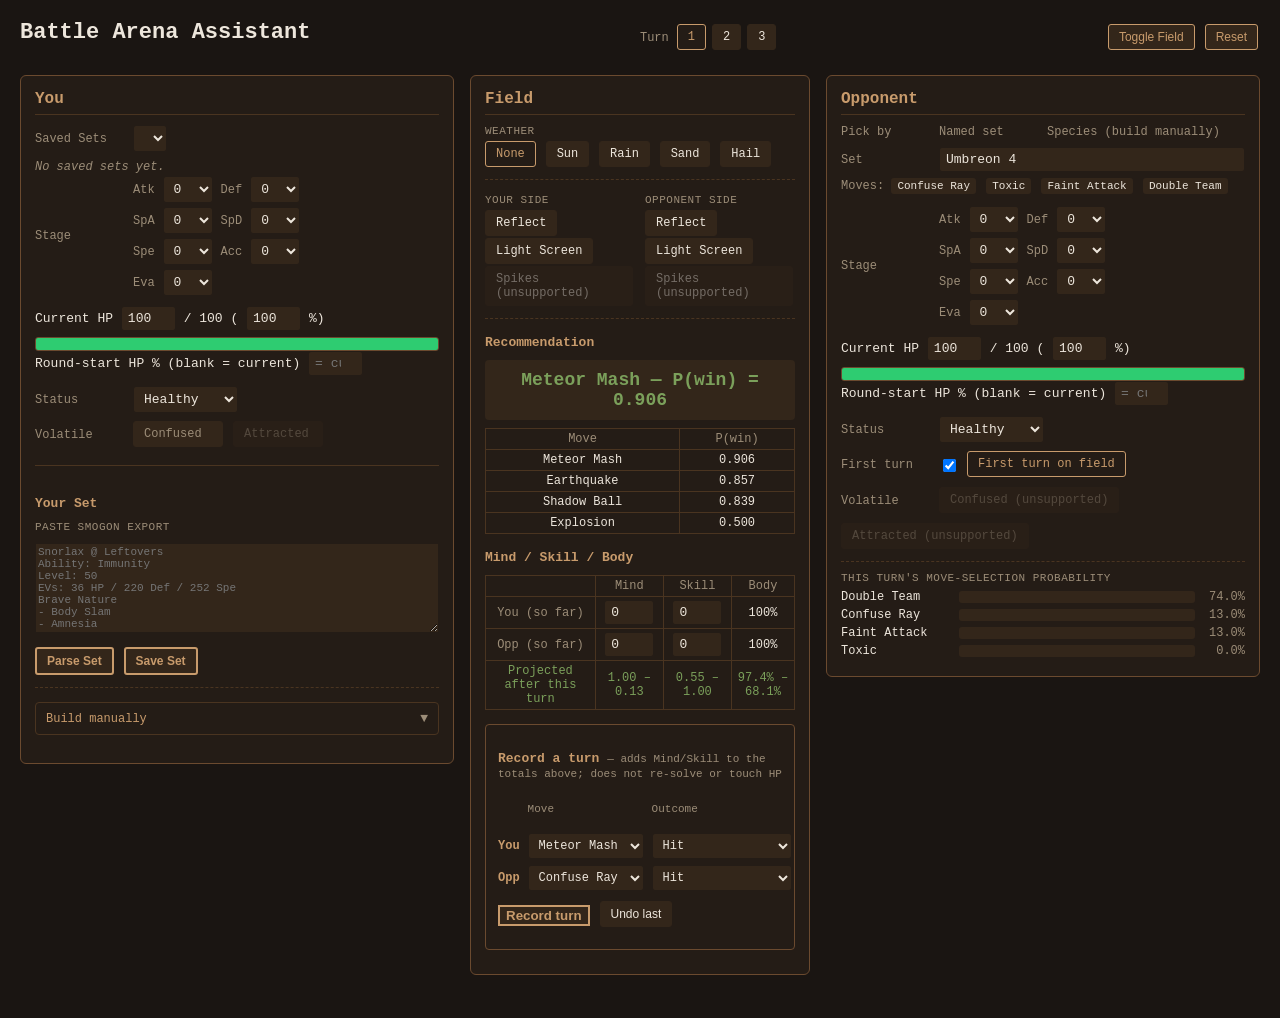
==== site/index.html @ b2acee0d "C2: Hidden Power (amendment 16): entered for the player, derived from IVs The player enters Hidden P" ====
<!DOCTYPE html>
<html lang="en">
<head>
<meta charset="UTF-8" />
<meta name="viewport" content="width=device-width, initial-scale=1.0" />
<title>Battle Arena Assistant</title>
<link rel="stylesheet" href="styles.css" />
</head>
<body>
<header class="app-header">
  <h1>Battle Arena Assistant</h1>
  <div class="turn-indicator" id="turnIndicator">
    <span class="turn-label">Turn</span>
    <input type="radio" name="turn" value="1" id="turn1" class="calc-trigger" checked />
    <label for="turn1" class="btn btn-turn">1</label>
    <input type="radio" name="turn" value="2" id="turn2" class="calc-trigger" />
    <label for="turn2" class="btn btn-turn">2</label>
    <input type="radio" name="turn" value="3" id="turn3" class="calc-trigger" />
    <label for="turn3" class="btn btn-turn">3</label>
  </div>
  <div class="header-actions">
    <button id="fieldToggle" class="btn btn-toggle-field">Toggle Field</button>
    <button id="resetBtn" class="btn btn-toggle-field">Reset</button>
  </div>
</header>

<main class="layout">

  <!-- ───────────────────────── YOUR MON PANEL ───────────────────────── -->
  <section class="mon-panel" id="youPanel" aria-label="Your Pokemon">
    <h2>You</h2>

    <!-- PRIMARY: Saved Sets — mirrors the Battle Palace Assistant convention
         (echen52/battle-palace-assistant): loading a saved set is the main
         path, not building from scratch. -->
    <div class="field-row">
      <label>Saved Sets</label>
      <select id="youLoadSet" class="calc-trigger"><option value="">— Select a saved set —</option></select>
    </div>
    <!-- Chips = the saved-set list + inline ✕ delete, co-located directly under
         the quick-load dropdown so both saved-set affordances read as one group. -->
    <div class="saved-list" id="youSavedChips"></div>

    <!-- Live match state — stages/HP/status describe what's happening RIGHT
         NOW, not who the mon is, so these stay outside the collapsed
         build section and stay visible regardless of how the set was added. -->
    <div class="field-row">
      <label>Stage</label>
      <div class="stage-grid">
        <span>Atk</span><select class="calc-trigger stage-select" data-stat="atk"></select>
        <span>Def</span><select class="calc-trigger stage-select" data-stat="def"></select>
        <span>SpA</span><select class="calc-trigger stage-select" data-stat="spa"></select>
        <span>SpD</span><select class="calc-trigger stage-select" data-stat="spd"></select>
        <span>Spe</span><select class="calc-trigger stage-select" data-stat="spe"></select>
        <span>Acc</span><select class="calc-trigger stage-select" data-stat="accuracy"></select>
        <span>Eva</span><select class="calc-trigger stage-select" data-stat="evasion"></select>
      </div>
    </div>

    <div class="hp-block">
      <label>Current HP</label>
      <input type="number" id="youCurrentHp" class="calc-trigger current-hp" value="100" min="0" max="100" />
      <span>/ 100 (</span>
      <input type="number" id="youPercentHp" class="calc-trigger percent-hp" value="100" min="0" max="100" />
      <span>%)</span>
      <div class="hpbar" id="youHpBar"></div>
      <!-- Round-start HP (#13): the Body-score baseline — HP when THIS round
           began, NOT current HP (writing.txt §Body). Blank = this mon started
           the round at its current HP (default; reproduces pre-#13 behavior). A
           value here (even 100) pins the baseline regardless of current HP, for
           a mon that entered the round already damaged. Distinct control from
           the persistent Status dropdown; per-solve, read fresh each solve. -->
      <label class="round-start-label" for="youStartHp" title="HP % when this round began — the Body baseline. Leave blank if this mon entered the round at its current HP (no damage carried in).">Round-start HP % (blank = current)</label>
      <input type="number" id="youStartHp" class="calc-trigger round-start-hp" placeholder="= current" min="0" max="100" />
    </div>

    <div class="field-row">
      <label>Status</label>
      <select id="youStatus" class="calc-trigger">
        <option value="">Healthy</option>
        <option value="paralysis">Paralysis</option>
        <option value="freeze">Freeze</option>
        <option value="burn">Burn</option>
        <option value="poison">Poison</option>
        <option value="sleep">Sleep</option>
      </select>
    </div>

    <!-- Confusion/Attraction are volatile STATUS2 conditions, independent of
         and stackable with the primary status above (a mon can be
         paralyzed AND confused AND attracted at once) — two separate
         toggles, not select options. Both are real, enumerated engine
         branches for the You side only (logic.js: metagrossConfused,
         youAttracted) — see HANDOFF.md. Attracted is additionally gated by
         live gender-compatibility (app.js), since the engine's own override
         path does not itself validate gender for a directly-set toggle. -->
    <div class="field-row">
      <label>Volatile</label>
      <input type="checkbox" id="youConfused" class="calc-trigger" /><label for="youConfused" class="btn btn-field">Confused</label>
      <input type="checkbox" id="youAttracted" class="calc-trigger" /><label for="youAttracted" class="btn btn-field" id="youAttractedLabel">Attracted</label>
    </div>

    <!-- Set-builder (who your mon is) — once-per-match setup, so it sits BELOW
         the live match-state controls you touch every turn. Same nodes/IDs as
         before; DOM-position-only, app.js getElementById wiring unaffected. -->
    <div class="set-input-block">
      <h3>Your Set</h3>

      <!-- Adding a new set: Smogon paste is the main way (most sets come from
           Smogon) — parsed by this project's OWN parseShowdownText, not
           Palace's parseSmogon (Palace's is a deliberately simplified
           Speed-EV-only extractor for its probability-table mechanic; Arena
           needs full EV/IV/ability fidelity for damage calc — see HANDOFF §14).
           Both parsers accept the same Smogon plain-text export format, so sets
           stay consistent across both tools even though Arena keeps its own
           parser. -->
      <div class="smogon-section">
        <label class="smogon-label">Paste Smogon Export</label>
        <textarea id="youImportExportText" class="showdown-text" placeholder="Snorlax @ Leftovers&#10;Ability: Immunity&#10;Level: 50&#10;EVs: 36 HP / 220 Def / 252 Spe&#10;Brave Nature&#10;- Body Slam&#10;- Amnesia&#10;- Curse&#10;- Rest"></textarea>
        <div class="btn-row">
          <button id="youImport" class="btn btn-primary">Parse Set</button>
          <button id="youSaveSet" class="btn btn-primary">Save Set</button>
        </div>
      </div>

      <!-- Build from scratch: collapsed by default, like Palace's collapsed
           manual-entry section — available but not primary. -->
      <div class="custom-panel">
        <div class="custom-panel-header" id="youManualToggle">
          <span class="custom-panel-title">Build manually</span>
          <span class="chevron" id="youManualChevron">▼</span>
        </div>
        <div class="custom-panel-body" id="youManualBody">
          <div class="field-row">
            <label>Species</label>
            <div class="combo-wrap">
              <input type="text" id="youSpeciesInput" class="combo-input" autocomplete="off" placeholder="Type to search species…" />
              <div class="combo-list" id="youSpeciesList"></div>
              <select id="youSpecies" class="calc-trigger hidden-select"></select>
            </div>
          </div>
          <div class="field-row">
            <label>Level</label>
            <input type="number" id="youLevel" class="calc-trigger" value="50" min="1" max="100" />
          </div>
          <div class="field-row">
            <label>Nature</label>
            <select id="youNature" class="calc-trigger"></select>
          </div>
          <div class="field-row">
            <label>Ability</label>
            <select id="youAbility" class="calc-trigger"></select>
          </div>
          <div class="field-row">
            <label>Item</label>
            <input type="text" id="youItem" class="calc-trigger" placeholder="e.g. Cheri Berry" />
          </div>

          <table class="ev-table">
            <thead><tr><th></th><th>HP</th><th>Atk</th><th>Def</th><th>SpA</th><th>SpD</th><th>Spe</th></tr></thead>
            <tbody>
              <tr>
                <th>EVs</th>
                <td><input type="number" class="calc-trigger ev-input" data-stat="hp" min="0" max="252" step="4" value="0" /></td>
                <td><input type="number" class="calc-trigger ev-input" data-stat="atk" min="0" max="252" step="4" value="0" /></td>
                <td><input type="number" class="calc-trigger ev-input" data-stat="def" min="0" max="252" step="4" value="0" /></td>
                <td><input type="number" class="calc-trigger ev-input" data-stat="spa" min="0" max="252" step="4" value="0" /></td>
                <td><input type="number" class="calc-trigger ev-input" data-stat="spd" min="0" max="252" step="4" value="0" /></td>
                <td><input type="number" class="calc-trigger ev-input" data-stat="spe" min="0" max="252" step="4" value="0" /></td>
              </tr>
              <tr>
                <th>IVs</th>
                <td><input type="number" class="calc-trigger iv-input" data-stat="hp" min="0" max="31" value="31" /></td>
                <td><input type="number" class="calc-trigger iv-input" data-stat="atk" min="0" max="31" value="31" /></td>
                <td><input type="number" class="calc-trigger iv-input" data-stat="def" min="0" max="31" value="31" /></td>
                <td><input type="number" class="calc-trigger iv-input" data-stat="spa" min="0" max="31" value="31" /></td>
                <td><input type="number" class="calc-trigger iv-input" data-stat="spd" min="0" max="31" value="31" /></td>
                <td><input type="number" class="calc-trigger iv-input" data-stat="spe" min="0" max="31" value="31" /></td>
              </tr>
            </tbody>
          </table>

          <div class="moves-grid">
            <select class="calc-trigger move-select" data-slot="0"></select>
            <select class="calc-trigger move-select" data-slot="1"></select>
            <select class="calc-trigger move-select" data-slot="2"></select>
            <select class="calc-trigger move-select" data-slot="3"></select>
          </div>
          <div class="hidden-power-row" id="youHiddenPowerRow" hidden>
            <label for="youHpType">Hidden Power</label>
            <select id="youHpType" class="calc-trigger"></select>
            <label for="youHpPower">Power</label>
            <input type="number" id="youHpPower" class="calc-trigger" value="70" min="30" max="70" />
          </div>
        </div>
      </div>
    </div>
  </section>

  <!-- ───────────────────────── CENTER FIELD PANEL ───────────────────────── -->
  <section class="panel" id="fieldPanel" aria-label="Field conditions">
    <h2>Field</h2>

    <div class="field-group">
      <span class="field-group-label">Weather</span>
      <input type="radio" name="weather" value="" id="weatherNone" class="calc-trigger" checked /><label for="weatherNone" class="btn btn-field">None</label>
      <input type="radio" name="weather" value="sun" id="weatherSun" class="calc-trigger" /><label for="weatherSun" class="btn btn-field">Sun</label>
      <input type="radio" name="weather" value="rain" id="weatherRain" class="calc-trigger" /><label for="weatherRain" class="btn btn-field">Rain</label>
      <input type="radio" name="weather" value="sandstorm" id="weatherSand" class="calc-trigger" /><label for="weatherSand" class="btn btn-field">Sand</label>
      <input type="radio" name="weather" value="hail" id="weatherHail" class="calc-trigger" /><label for="weatherHail" class="btn btn-field">Hail</label>
    </div>

    <div class="field-group two-col">
      <div>
        <span class="field-group-label">Your side</span>
        <input type="checkbox" id="youReflect" class="calc-trigger" /><label for="youReflect" class="btn btn-field">Reflect</label>
        <br/>
        <input type="checkbox" id="youLightScreen" class="calc-trigger" /><label for="youLightScreen" class="btn btn-field">Light Screen</label>
        <br/>
        <input type="checkbox" id="youSpikes" disabled title="EFFECT_SPIKES is not implemented in the engine yet (documented long-tail gap, HANDOFF.md §5) — this toggle is inert." />
        <label for="youSpikes" class="btn btn-field btn-disabled" title="Not supported by the engine yet">Spikes (unsupported)</label>
      </div>
      <div>
        <span class="field-group-label">Opponent side</span>
        <input type="checkbox" id="oppReflect" class="calc-trigger" /><label for="oppReflect" class="btn btn-field">Reflect</label>
        <br/>
        <input type="checkbox" id="oppLightScreen" class="calc-trigger" /><label for="oppLightScreen" class="btn btn-field">Light Screen</label>
        <br/>
        <input type="checkbox" id="oppSpikes" disabled title="EFFECT_SPIKES is not implemented in the engine yet (documented long-tail gap, HANDOFF.md §5) — this toggle is inert." />
        <label for="oppSpikes" class="btn btn-field btn-disabled" title="Not supported by the engine yet">Spikes (unsupported)</label>
      </div>
    </div>

    <div class="results-block">
      <h3>Recommendation</h3>
      <div id="bestMoveDisplay" class="best-move">—</div>
      <table class="options-table" id="optionsTable">
        <thead><tr><th>Move</th><th>P(win)</th></tr></thead>
        <tbody></tbody>
      </table>

      <h3>Mind / Skill / Body</h3>
      <table class="msb-table">
        <thead><tr><th></th><th>Mind</th><th>Skill</th><th>Body</th></tr></thead>
        <tbody>
          <tr>
            <th>You (so far)</th>
            <td><input type="number" id="mindYou" class="calc-trigger msb-input" value="0" /></td>
            <td><input type="number" id="skillYou" class="calc-trigger msb-input" value="0" /></td>
            <td id="bodyYouDisplay">100%</td>
          </tr>
          <tr>
            <th>Opp (so far)</th>
            <td><input type="number" id="mindOpp" class="calc-trigger msb-input" value="0" /></td>
            <td><input type="number" id="skillOpp" class="calc-trigger msb-input" value="0" /></td>
            <td id="bodyOppDisplay">100%</td>
          </tr>
          <tr class="projected-row">
            <th>Projected after this turn</th>
            <td id="mindProjected">—</td>
            <td id="skillProjected">—</td>
            <td id="bodyProjected">—</td>
          </tr>
        </tbody>
      </table>

      <!-- Scorekeeper (DRIVE model): report one observed turn; the widget drives
           the real engine for that turn and ADDS the banked Mind/Skill deltas to
           the editable "so far" boxes above. It never re-solves, never touches
           HP, and never overwrites — the boxes stay hand-editable at all times. -->
      <div id="scorekeeper" class="sk-panel">
        <h3>Record a turn <span class="sk-hint">— adds Mind/Skill to the totals above; does not re-solve or touch HP</span></h3>
        <div class="sk-grid">
          <span class="sk-col-head"></span>
          <span class="sk-col-head">Move</span>
          <span class="sk-col-head">Outcome</span>
          <span id="skPhaseHead" class="sk-col-head" hidden>Phase</span>
          <span id="skHealHead" class="sk-col-head" hidden>Did it heal?</span>

          <span class="sk-side">You</span>
          <select id="skYouMove" class="sk-move"></select>
          <select id="skYouOutcome" class="sk-outcome"></select>
          <select id="skYouPhase" class="sk-phase" hidden></select>
          <select id="skYouHeal" class="sk-heal" hidden>
            <option value="yes">Healed</option>
            <option value="no">Failed</option>
          </select>

          <span class="sk-side">Opp</span>
          <select id="skOppMove" class="sk-move"></select>
          <select id="skOppOutcome" class="sk-outcome"></select>
          <select id="skOppPhase" class="sk-phase" hidden></select>
          <span class="sk-heal-cell" aria-hidden="true"></span>
        </div>
        <div class="sk-actions">
          <button id="skRecord" type="button" class="btn-primary">Record turn</button>
          <button id="skUndo" type="button" class="btn" disabled>Undo last</button>
          <span id="skLog" class="sk-log"></span>
        </div>
        <div id="skError" class="error-display"></div>
      </div>

      <div id="errorDisplay" class="error-display"></div>
    </div>
  </section>

  <!-- ───────────────────────── OPPONENT MON PANEL ───────────────────────── -->
  <section class="mon-panel" id="oppPanel" aria-label="Opponent Pokemon">
    <h2>Opponent</h2>

    <div class="field-row">
      <label>Pick by</label>
      <label class="radio-inline"><input type="radio" name="oppMode" value="set" id="oppModeSet" class="calc-trigger" checked /> Named set</label>
      <label class="radio-inline"><input type="radio" name="oppMode" value="species" id="oppModeSpecies" class="calc-trigger" /> Species (build manually)</label>
    </div>

    <div id="oppSetPicker" class="field-row">
      <label>Set</label>
      <div class="combo-wrap">
        <input type="text" id="oppSetNameInput" class="combo-input" autocomplete="off" placeholder="Type to search sets…" />
        <div class="combo-list" id="oppSetNameList"></div>
        <select id="oppSetName" class="calc-trigger hidden-select"></select>
      </div>
      <select id="oppAbilityChoice" class="calc-trigger" style="display:none"></select>
    </div>
    <div id="oppSetMoves" class="opp-set-moves"></div>

    <div id="oppManualBuild" class="hidden">
      <div class="field-row">
        <label>Species</label>
        <div class="combo-wrap">
          <input type="text" id="oppSpeciesInput" class="combo-input" autocomplete="off" placeholder="Type to search species…" />
          <div class="combo-list" id="oppSpeciesList"></div>
          <select id="oppSpecies" class="calc-trigger hidden-select"></select>
        </div>
      </div>
      <div class="field-row">
        <label>Level</label>
        <input type="number" id="oppLevel" class="calc-trigger" value="50" min="1" max="100" />
      </div>
      <div class="field-row">
        <label>Nature</label>
        <select id="oppNature" class="calc-trigger"></select>
      </div>
      <div class="field-row">
        <label>Ability</label>
        <select id="oppAbility" class="calc-trigger"></select>
      </div>
      <div class="field-row">
        <label>Item</label>
        <input type="text" id="oppItem" class="calc-trigger" placeholder="e.g. Leftovers" />
      </div>
      <table class="ev-table">
        <thead><tr><th></th><th>HP</th><th>Atk</th><th>Def</th><th>SpA</th><th>SpD</th><th>Spe</th></tr></thead>
        <tbody>
          <tr>
            <th>EVs</th>
            <td><input type="number" class="calc-trigger opp-ev-input" data-stat="hp" min="0" max="252" step="4" value="0" /></td>
            <td><input type="number" class="calc-trigger opp-ev-input" data-stat="atk" min="0" max="252" step="4" value="0" /></td>
            <td><input type="number" class="calc-trigger opp-ev-input" data-stat="def" min="0" max="252" step="4" value="0" /></td>
            <td><input type="number" class="calc-trigger opp-ev-input" data-stat="spa" min="0" max="252" step="4" value="0" /></td>
            <td><input type="number" class="calc-trigger opp-ev-input" data-stat="spd" min="0" max="252" step="4" value="0" /></td>
            <td><input type="number" class="calc-trigger opp-ev-input" data-stat="spe" min="0" max="252" step="4" value="0" /></td>
          </tr>
        </tbody>
      </table>
      <div class="moves-grid">
        <select class="calc-trigger opp-move-select" data-slot="0"></select>
        <select class="calc-trigger opp-move-select" data-slot="1"></select>
        <select class="calc-trigger opp-move-select" data-slot="2"></select>
        <select class="calc-trigger opp-move-select" data-slot="3"></select>
      </div>
    </div>

    <div class="field-row">
      <label>Stage</label>
      <div class="stage-grid">
        <span>Atk</span><select class="calc-trigger opp-stage-select" data-stat="atk"></select>
        <span>Def</span><select class="calc-trigger opp-stage-select" data-stat="def"></select>
        <span>SpA</span><select class="calc-trigger opp-stage-select" data-stat="spa"></select>
        <span>SpD</span><select class="calc-trigger opp-stage-select" data-stat="spd"></select>
        <span>Spe</span><select class="calc-trigger opp-stage-select" data-stat="spe"></select>
        <span>Acc</span><select class="calc-trigger opp-stage-select" data-stat="accuracy"></select>
        <span>Eva</span><select class="calc-trigger opp-stage-select" data-stat="evasion"></select>
      </div>
    </div>

    <div class="hp-block">
      <label>Current HP</label>
      <input type="number" id="oppCurrentHp" class="calc-trigger current-hp" value="100" min="0" max="100" />
      <span>/ 100 (</span>
      <input type="number" id="oppPercentHp" class="calc-trigger percent-hp" value="100" min="0" max="100" />
      <span>%)</span>
      <div class="hpbar" id="oppHpBar"></div>
      <!-- Round-start HP (#13): see the You-side note above. Blank = opponent
           entered this round at its current HP. -->
      <label class="round-start-label" for="oppStartHp" title="HP % when this round began — the Body baseline. Leave blank if this mon entered the round at its current HP (no damage carried in).">Round-start HP % (blank = current)</label>
      <input type="number" id="oppStartHp" class="calc-trigger round-start-hp" placeholder="= current" min="0" max="100" />
    </div>

    <div class="field-row">
      <label>Status</label>
      <select id="oppStatus" class="calc-trigger">
        <option value="">Healthy</option>
        <option value="paralysis">Paralysis</option>
        <option value="freeze">Freeze</option>
        <option value="burn">Burn</option>
        <option value="poison">Poison</option>
        <option value="sleep">Sleep</option>
      </select>
    </div>

    <!-- Batch 4: the per-mon first-turn state input (state.oppMonFirstTurn).
         Default CHECKED — a fresh 1v1's opponent was just sent out. Drives
         the AI-scoring first-turn branches (Fake Out's +2/-10, Focus Punch/
         Knock Off/Pursuit's encouragements); the search's lookahead decays
         it automatically for simulated turns 2+. Reset restores CHECKED. -->
    <div class="field-row">
      <label>First turn</label>
      <!-- Deliberately NOT class="calc-trigger": checkboxes fire BOTH input
           and change, and the two delegated calc-trigger listeners would
           re-solve twice per toggle. An explicit change-only listener in
           app.js keeps it to exactly one recompute per toggle. -->
      <input type="checkbox" id="oppFirstTurn" checked title="The opponent was just sent out / switched in this turn (its first turn on the field). Drives the AI's first-turn move preferences — e.g. Fake Out is strongly preferred on the first turn and heavily discouraged after it." />
      <label for="oppFirstTurn" class="btn btn-field" title="The opponent was just sent out / switched in this turn.">First turn on field</label>
    </div>

    <!-- Opponent-side confusion/attraction are NOT modeled — the engine's
         own turn-resolution hardcodes both to "actor === 'you' ? ... :
         false" (logic.js), i.e. it structurally cannot apply these to the
         opponent regardless of any state override. Disabled, mirroring the
         Spikes convention, rather than wiring to a no-op field. See
         HANDOFF.md. -->
    <div class="field-row">
      <label>Volatile</label>
      <input type="checkbox" id="oppConfused" disabled title="Opponent-side confusion is not modeled in the engine yet — turn-resolution hardcodes only the You side as confusable (logic.js: metagrossConfused). This toggle is inert." />
      <label for="oppConfused" class="btn btn-field btn-disabled" title="Not supported by the engine yet">Confused (unsupported)</label>
      <input type="checkbox" id="oppAttracted" disabled title="Opponent-side attraction is not modeled in the engine yet — same one-directional limitation as confusion (logic.js: youAttracted). This toggle is inert." />
      <label for="oppAttracted" class="btn btn-field btn-disabled" title="Not supported by the engine yet">Attracted (unsupported)</label>
    </div>

    <div class="opp-move-dist" id="oppMoveDistBlock">
      <div class="opp-move-dist-title">This turn's move-selection probability</div>
      <div id="oppMoveDistRows"></div>
    </div>

  </section>

</main>

<script type="module" src="app.js"></script>
</body>
</html>
---- site/styles.css ----
/* "Dark Battle Arena" theme (re-themed from the original dark-charcoal/cyan
   scheme — see HANDOFF.md §13/§20). Dark base kept deliberately (night-
   friendly, per the original design decision) but warmed from cold navy/
   charcoal toward wood/tatami/dojo tones, drawn from the actual Gen III
   Battle Arena interior: wood framing, cream tatami, green trim, soft blue
   doorways. Roles are kept DISTINCT on purpose, not a rainbow reskin:
     --accent (wood-gold)   = titles, borders, active/focus/checked/toggle
                               chrome — same job cyan used to do everywhere.
     --green  (arena sage)  = ONLY the "recommendation" semantic (best-move
                               box, the projected-after-this-turn row) — kept
                               separate from --accent so "this is the AI's
                               pick" reads as its own signal, not just more
                               chrome. Deliberately muted/desaturated (not
                               neon), and deliberately NOT the same green the
                               HP bar uses for "healthy" (that's hardcoded in
                               app.js, out of this session's scope — see
                               HANDOFF.md for the noted seam) so the two
                               greens don't get visually conflated as the same
                               signal.
     --blue   (doorway)     = used SPARINGLY, exactly once: the opponent
                               move-probability bar fill, which is genuinely
                               informational (not a recommendation, not
                               chrome) — the one spot the reference palette's
                               "info" color earns its keep.
   Contrast checked against the WCAG formula, not eyeballed: --accent on
   --bg ≈ 7.2:1, --text-muted on --bg ≈ 5.6:1, --green on --bg ≈ 6.1:1 — all
   clear AA passes (4.5:1 normal text) with margin, even though several of
   these are used at 11-13px. */

:root {
  --bg: #1a1512;             /* warm near-black brown, replaces #1a1a2e */
  --panel-bg: #241c16;       /* panel/active-input fill, replaces #16213e */
  --surface-2: #33261a;      /* input/button/chip/track fill, replaces #0f3460 */
  --timber-border: #6b4a2f;  /* panel/outer-edge borders */
  --divider: #4a3420;        /* internal dividers, table borders, dashed rules */
  --text: #ede6dc;           /* warm off-white body text, replaces #eee */
  --text-muted: #9c8d78;     /* tatami-tan muted labels, replaces #999 */
  --accent: #c89b6c;         /* wood-gold: titles/borders/active states, replaces #00d9ff */
  --green: #7ba05b;          /* arena sage: recommendation highlight only */
  --blue: #8ab4c8;           /* soft doorway blue: opponent move-dist bar only */
  --error: #ff6b6b;          /* unchanged — already reads as distinct from the new warm palette */
}

* { box-sizing: border-box; }

body {
  margin: 0;
  padding: 20px;
  font-family: monospace;
  background-color: var(--bg);
  color: var(--text);
  min-height: 100vh;
}

h1, h2, h3 { color: var(--text); margin: 0 0 10px 0; }
h1 { font-size: 22px; }
h2 { font-size: 16px; color: var(--accent); border-bottom: 1px solid var(--divider); padding-bottom: 6px; }
h3 { font-size: 13px; color: var(--accent); margin-top: 16px; }

.app-header {
  display: flex;
  align-items: center;
  justify-content: space-between;
  gap: 20px;
  margin-bottom: 20px;
  flex-wrap: wrap;
}

.layout {
  display: grid;
  grid-template-columns: 1fr 340px 1fr;
  gap: 16px;
  align-items: start;
}

@media (max-width: 1000px) {
  .layout { grid-template-columns: 1fr; }
}

.mon-panel, .panel {
  background: var(--panel-bg);
  border: 1px solid var(--timber-border);
  border-radius: 6px;
  padding: 14px;
}

.field-row {
  display: flex;
  align-items: center;
  gap: 8px;
  margin-bottom: 8px;
  flex-wrap: wrap;
}

.field-row label {
  min-width: 90px;
  color: var(--text-muted);
  font-size: 12px;
}

select, input[type="text"], input[type="number"] {
  background: var(--surface-2);
  color: var(--text);
  border: 1px solid var(--panel-bg);
  border-radius: 3px;
  font-family: inherit;
  font-size: 13px;
  padding: 4px 6px;
}

select:focus, input:focus {
  outline: none;
  border-color: var(--accent);
}

input[type="number"] { width: 60px; }

/* Filtering combobox (opponent set / species pickers — the two long lists,
   ~552 and ~386 entries, where a native <select> can't be typed-into to
   narrow). Pattern ported from the Battle Palace Assistant's move-autocomplete
   (`.move-ac`/`.move-ac-item`/`.move-ac.open`, echen52/battle-palace-assistant)
   and re-skinned to the warm theme. The real <select> stays in the DOM
   (hidden) as the actual state the rest of the app reads/writes — this is a
   picker UI on top of it, not a replacement data path. */
.combo-wrap { position: relative; flex: 1; min-width: 160px; }
.combo-input { width: 100%; }
.hidden-select { display: none; }
.combo-list {
  position: absolute;
  top: 100%;
  left: 0;
  right: 0;
  z-index: 200;
  background: var(--panel-bg);
  border: 1px solid var(--timber-border);
  border-top: none;
  max-height: 240px;
  overflow-y: auto;
  display: none;
}
.combo-list.open { display: block; }
.combo-item {
  padding: 5px 8px;
  cursor: pointer;
  font-size: 12px;
  color: var(--text);
  border-bottom: 1px solid var(--divider);
}
.combo-item:hover, .combo-item.hi { background: var(--surface-2); color: var(--accent); }
.combo-empty { padding: 5px 8px; font-size: 12px; color: var(--text-muted); font-style: italic; }

/* Segmented-button radio/checkbox pattern, ported from turskain: hide the
   native input, style the sibling <label> as a button, highlight via
   :checked + label — no JS needed for the toggle look itself.
   `display: none` (not position:absolute + tiny size — that was tried first
   and broke click targeting, since multiple absolutely-positioned hidden
   siblings with no explicit offset stack on top of each other and steal
   each other's clicks; confirmed by an actual headless-browser run, not
   assumed). A label's `for` still activates a display:none control — that's
   standard label/control association, independent of the control's own
   visibility, which is exactly what turskain's own working version relies on. */
input[type="radio"].calc-trigger,
input[type="checkbox"].calc-trigger,
input[type="checkbox"][disabled] {
  display: none;
}

.btn {
  display: inline-block;
  padding: 5px 10px;
  margin: 0 2px 2px 0;
  background: var(--surface-2);
  color: var(--text);
  border: 1px solid var(--surface-2);
  border-radius: 3px;
  cursor: pointer;
  font-size: 12px;
  user-select: none;
}

input[type="radio"]:checked + label.btn,
input[type="checkbox"]:checked + label.btn {
  background: var(--panel-bg);
  color: var(--accent);
  border: 1px solid var(--accent);
}

.btn-disabled, label.btn-disabled {
  opacity: 0.4;
  cursor: not-allowed;
}

/* Emphasized/outlined primary-action treatment, ported from the Battle
   Palace Assistant's `.calc-btn` (Parse Set / Calculate Probabilities —
   cyan outline in Palace's own theme) — re-skinned to Arena's gold/wood
   accent so Parse Set and Save Set read as the primary clickable actions,
   distinct from the plain `.btn` chrome used everywhere else. */
.btn-primary {
  border: 2px solid var(--accent);
  color: var(--accent);
  background: var(--surface-2);
  font-weight: bold;
}
.btn-primary:hover { background: var(--panel-bg); }

.btn-turn { min-width: 28px; text-align: center; }
.btn-toggle-field { background: var(--surface-2); border: 1px solid var(--accent); color: var(--accent); }

.turn-indicator { display: flex; align-items: center; gap: 4px; }
/* Keep the top-bar action buttons (Toggle Field + Reset) adjacent at the right,
   instead of space-between spreading them apart across the header. */
.header-actions { display: flex; align-items: center; gap: 8px; }
.turn-label { color: var(--text-muted); font-size: 12px; margin-right: 4px; }

.ev-table, .msb-table, .options-table {
  width: 100%;
  border-collapse: collapse;
  margin: 8px 0;
  font-size: 12px;
}
.ev-table th, .ev-table td,
.msb-table th, .msb-table td,
.options-table th, .options-table td {
  padding: 3px 4px;
  text-align: center;
  border: 1px solid var(--divider);
}
.ev-table th, .msb-table th, .options-table th { color: var(--text-muted); font-weight: normal; }
.ev-table input, .msb-table input { width: 50px; }

.moves-grid {
  display: grid;
  grid-template-columns: 1fr 1fr;
  gap: 6px;
  margin: 10px 0;
}
.moves-grid select { width: 100%; }
.hidden-power-row { display: flex; align-items: center; gap: 6px; margin: 0 0 10px; }
.hidden-power-row[hidden] { display: none; }
.hidden-power-row input { width: 55px; }

.hp-block { margin: 10px 0; }
.hp-block input { width: 55px; }
.hpbar {
  height: 14px;
  border: 1px solid var(--timber-border);
  border-radius: 3px;
  margin-top: 6px;
  background: var(--surface-2);
}

.showdown-text {
  width: 100%;
  height: 90px;
  margin: 6px 0;
  background: var(--surface-2);
  color: var(--text);
  border: 1px solid var(--panel-bg);
  font-family: inherit;
  font-size: 11px;
  resize: vertical;
}

/* Smogon-paste-as-primary-path + collapsible manual-build, mirroring the
   Battle Palace Assistant's Custom Set Calculator convention
   (echen52/battle-palace-assistant: .custom-panel-header /
   .custom-panel-body.open / .chevron.open). */
.smogon-section {
  margin: 10px 0 14px 0;
  padding-bottom: 10px;
  border-bottom: 1px dashed var(--divider);
}
.smogon-label {
  display: block;
  color: var(--text-muted);
  font-size: 11px;
  margin-bottom: 4px;
  text-transform: uppercase;
  letter-spacing: 0.5px;
}
.btn-row { margin-top: 4px; }

/* Saved-set chips, ported from the Battle Palace Assistant's
   .saved-section/.saved-chip convention (echen52/battle-palace-assistant)
   and re-skinned to the warm theme. Click a chip to load that set; click
   its ✕ to delete — both actions live here, next to Parse Set/Save Set,
   per HANDOFF.md's saved-set-management restructure. */
.saved-section {
  margin-top: 10px;
  padding-top: 10px;
  border-top: 1px dashed var(--divider);
}
.saved-title {
  font-size: 11px;
  color: var(--text-muted);
  text-transform: uppercase;
  letter-spacing: 0.5px;
  margin-bottom: 6px;
}
.saved-list { display: flex; flex-wrap: wrap; gap: 6px; margin: 6px 0 2px; }
.saved-chip {
  padding: 4px 8px 4px 10px;
  background: var(--surface-2);
  border: 1px solid var(--panel-bg);
  color: var(--text);
  font-size: 12px;
  cursor: pointer;
  border-radius: 3px;
  display: flex;
  align-items: center;
  gap: 6px;
  transition: border-color 0.15s;
}
.saved-chip:hover { border-color: var(--accent); color: var(--accent); }
.saved-chip .del-btn { color: var(--error); font-size: 11px; padding: 0 2px; cursor: pointer; }
.saved-chip .del-btn:hover { color: #ff4444; }
.no-saved { color: var(--text-muted); font-size: 12px; font-style: italic; }

.custom-panel {
  margin-bottom: 14px;
  border: 1px solid var(--divider);
  border-radius: 4px;
}
.custom-panel-header {
  display: flex;
  align-items: center;
  justify-content: space-between;
  padding: 8px 10px;
  cursor: pointer;
  user-select: none;
}
.custom-panel-title { color: var(--accent); font-size: 12px; }
.chevron { color: var(--text-muted); transition: transform 0.15s ease; }
.chevron.open { transform: rotate(180deg); }
.custom-panel-body {
  display: none;
  padding: 10px;
  border-top: 1px dashed var(--divider);
}
.custom-panel-body.open { display: block; }

.field-group {
  margin-bottom: 14px;
  padding-bottom: 10px;
  border-bottom: 1px dashed var(--divider);
}
.field-group-label {
  display: block;
  color: var(--text-muted);
  font-size: 11px;
  margin-bottom: 4px;
  text-transform: uppercase;
  letter-spacing: 0.5px;
}
.field-group.two-col { display: grid; grid-template-columns: 1fr 1fr; gap: 10px; }

.stage-grid {
  display: grid;
  grid-template-columns: auto 1fr auto 1fr;
  gap: 4px 8px;
  align-items: center;
  font-size: 12px;
  color: var(--text-muted);
}

.results-block { margin-top: 4px; }
.best-move {
  font-size: 18px;
  color: var(--green);
  font-weight: bold;
  padding: 10px;
  background: var(--surface-2);
  border-radius: 4px;
  text-align: center;
}
.projected-row th, .projected-row td { color: var(--green); }

.opp-set-moves {
  font-size: 12px;
  color: var(--text-muted);
  margin: -4px 0 10px 0;
}
.move-chip {
  display: inline-block;
  background: var(--surface-2);
  color: var(--text);
  border-radius: 3px;
  padding: 2px 6px;
  margin: 2px 3px 2px 0;
  font-size: 11px;
}

.opp-move-dist {
  margin-top: 10px;
  padding-top: 10px;
  border-top: 1px dashed var(--divider);
}
.opp-move-dist-title {
  color: var(--text-muted);
  font-size: 11px;
  text-transform: uppercase;
  letter-spacing: 0.5px;
  margin-bottom: 6px;
}
.opp-move-dist-row {
  display: flex;
  align-items: center;
  gap: 8px;
  font-size: 12px;
  margin-bottom: 4px;
}
.opp-move-dist-label { min-width: 110px; color: var(--text); }
.opp-move-dist-bar-wrap {
  flex: 1;
  background: var(--surface-2);
  border-radius: 3px;
  height: 12px;
  overflow: hidden;
}
.opp-move-dist-bar { height: 100%; background: var(--blue); }
.opp-move-dist-pct { min-width: 42px; text-align: right; color: var(--text-muted); }

/* Set-builder sits at the BOTTOM of the You column (once-per-match setup). Its
   top divider marks the live-state | builder boundary (between Volatile and
   Your Set); no bottom divider needed since it's the last block in the panel. */
.set-input-block {
  margin-top: 16px;
  padding-top: 14px;
  border-top: 1px solid var(--divider);
}

.error-display {
  color: var(--error);
  font-size: 12px;
  margin-top: 10px;
  white-space: pre-wrap;
}

.hidden { display: none; }
.radio-inline { font-size: 12px; color: var(--text-muted); margin-right: 10px; }
.radio-inline input { margin-right: 4px; }

/* ── Scorekeeper (Record a turn) ─────────────────────────────────────────── */
.sk-panel {
  margin-top: 14px;
  padding: 10px 12px;
  background: var(--panel-bg);
  border: 1px solid var(--timber-border);
  border-radius: 4px;
}
.sk-hint { font-size: 11px; color: var(--text-muted); font-weight: normal; }
.sk-grid {
  display: grid;
  /* label | Move | Outcome | Phase. Columns size to CONTENT (not fr) and the
     grid is left-aligned (justify-content:start) so the whole thing fits WITHIN
     the fixed 340px center column with margin on the right, instead of
     overflowing past the panel border. Move fits the widest move name; Outcome
     is capped just above its widest *selectable* label ("Immobilized") so the
     long greyed "… — score by hand" options (popup-only) don't blow the box out
     — every selectable outcome is now terse ("Hit"/"Blocked"/"Confused"/…), so
     the cap that used to need 210px for "Blocked (Protect/Detect)" is far
     smaller. Phase collapses to its header until a two-turn move. */
  grid-template-columns: auto minmax(116px, max-content) minmax(140px, 148px) auto auto;
  gap: 6px 8px;
  align-items: center;
  justify-content: start;
  margin-bottom: 10px;
}
.sk-col-head { font-size: 11px; color: var(--text-muted); }
.sk-side { font-size: 12px; color: var(--accent); font-weight: bold; }
.sk-move, .sk-outcome, .sk-phase, .sk-heal {
  background: var(--surface-2);
  color: var(--text);
  border: 1px solid var(--panel-bg);
  border-radius: 3px;
  padding: 4px 6px;
  font-size: 12px;
  width: 100%;
}
/* Keep the hidden phase select AS A GRID ITEM (override the UA [hidden] ->
   display:none) so it never drops out of the grid's auto-flow and shift the
   Opp row into the You row's cells. Collapse it to a zero-width, invisible box
   instead: the row stays 4 cells wide and aligned; the Phase column shrinks to
   just its header until a two-turn move selection reveals the control. */
.sk-phase[hidden] {
  display: inline-block;
  visibility: hidden;
  width: 0;
  min-width: 0;
  padding: 0;
  border: 0;
}
/* The You-side "Did it heal?" control (5th column, You side only) collapses the
   same way the phase control does — zero-width invisible grid item when hidden,
   so the Opp row's empty filler cell stays aligned and the column shrinks to
   just its header until a drivable heal is selected. */
.sk-heal[hidden] {
  display: inline-block;
  visibility: hidden;
  width: 0;
  min-width: 0;
  padding: 0;
  border: 0;
}
/* The Phase HEADER collapses in lockstep with the control (app.js toggles the
   same [hidden] attribute on both). Keep it a grid item — override the UA
   [hidden] -> display:none — so removing it never pulls the You/Opp rows up out
   of their cells; just make it zero-width and invisible, exactly like the
   select above, so the header row reads "Move / Outcome" until a two-turn move
   reveals both the Phase header and its dropdown together. */
.sk-col-head[hidden] {
  display: inline-block;
  visibility: hidden;
  width: 0;
  min-width: 0;
  padding: 0;
}
.sk-outcome option:disabled { color: var(--text-muted); font-style: italic; }
.sk-actions { display: flex; align-items: center; gap: 10px; }
.sk-log { font-size: 11px; color: var(--text-muted); }
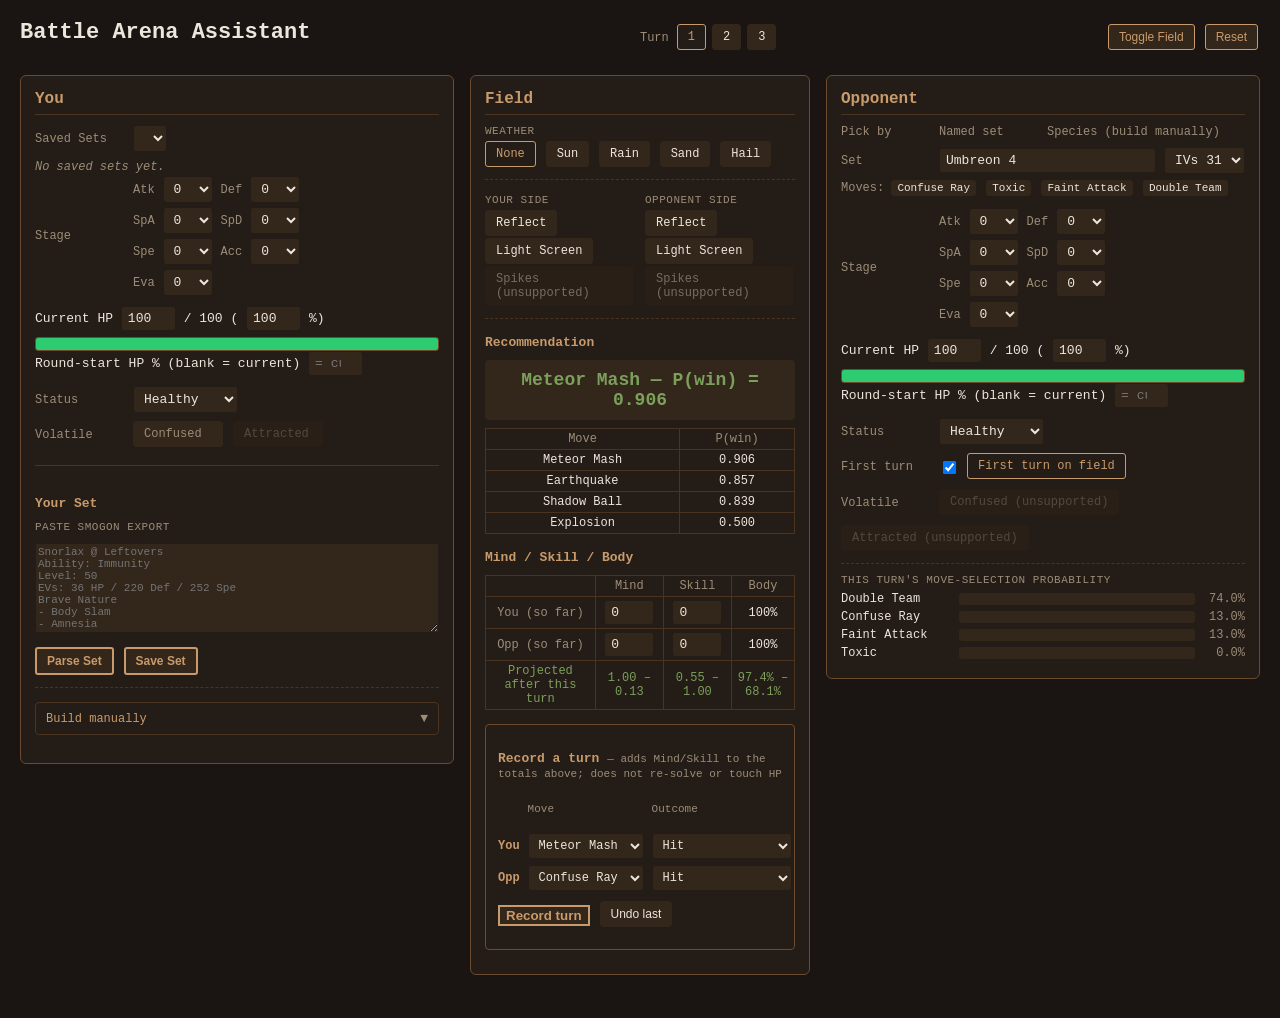
==== commit 9b9d9b22: "Site: catch up with the engine (opponent pool, IV tiers, F11, switch-in weather) The site calls the " ====
--- a/site/index.html
+++ b/site/index.html
@@ -203,7 +203,7 @@
 
     <div class="field-group">
       <span class="field-group-label">Weather</span>
-      <input type="radio" name="weather" value="" id="weatherNone" class="calc-trigger" checked /><label for="weatherNone" class="btn btn-field">None</label>
+      <input type="radio" name="weather" value="" id="weatherNone" class="calc-trigger" checked /><label for="weatherNone" class="btn btn-field" title="No weather move in play. A Sand Stream, Drought or Drizzle lead still sets its weather at switch-in.">None</label>
       <input type="radio" name="weather" value="sun" id="weatherSun" class="calc-trigger" /><label for="weatherSun" class="btn btn-field">Sun</label>
       <input type="radio" name="weather" value="rain" id="weatherRain" class="calc-trigger" /><label for="weatherRain" class="btn btn-field">Rain</label>
       <input type="radio" name="weather" value="sandstorm" id="weatherSand" class="calc-trigger" /><label for="weatherSand" class="btn btn-field">Sand</label>
@@ -322,6 +322,7 @@
         <select id="oppSetName" class="calc-trigger hidden-select"></select>
       </div>
       <select id="oppAbilityChoice" class="calc-trigger" style="display:none"></select>
+      <select id="oppIvTier" class="calc-trigger" style="display:none" title="The trainer's IV band: each Frontier trainer gives all its Pokémon one fixed IV value"></select>
     </div>
     <div id="oppSetMoves" class="opp-set-moves"></div>
 
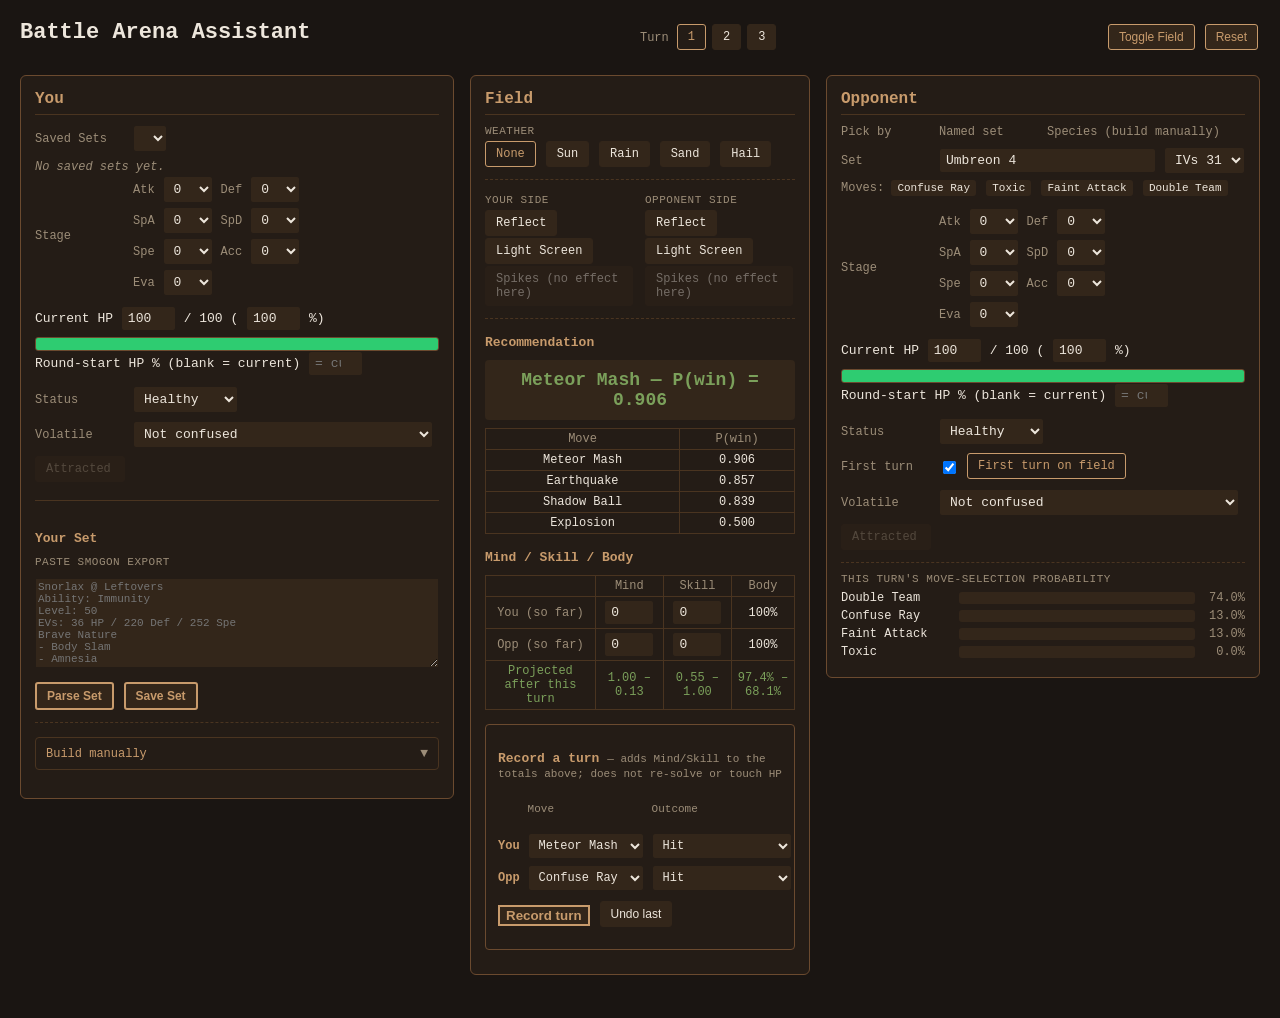
==== commit 9129bbba: "Site: two-sided confusion and attraction, confusion duration, flinch scoring, switch-in stages The s" ====
--- a/site/index.html
+++ b/site/index.html
@@ -45,7 +45,7 @@
          NOW, not who the mon is, so these stay outside the collapsed
          build section and stay visible regardless of how the set was added. -->
     <div class="field-row">
-      <label>Stage</label>
+      <label title="Leave at 0 on turn 1: switch-in effects (Intimidate, White Herb) are applied for you. From turn 2 on, enter the stages as they are now, including any Intimidate drop.">Stage</label>
       <div class="stage-grid">
         <span>Atk</span><select class="calc-trigger stage-select" data-stat="atk"></select>
         <span>Def</span><select class="calc-trigger stage-select" data-stat="def"></select>
@@ -88,15 +88,22 @@
 
     <!-- Confusion/Attraction are volatile STATUS2 conditions, independent of
          and stackable with the primary status above (a mon can be
-         paralyzed AND confused AND attracted at once) — two separate
-         toggles, not select options. Both are real, enumerated engine
-         branches for the You side only (logic.js: metagrossConfused,
-         youAttracted) — see HANDOFF.md. Attracted is additionally gated by
-         live gender-compatibility (app.js), since the engine's own override
+         paralyzed AND confused AND attracted at once). Both sides are real
+         engine branches (A5). Confusion lasts 2-5 turns (B4), so the engine
+         needs HOW LONG it has lasted: the select passes the engine's
+         next-check index (true = no turns yet, then 2..5). Attracted is gated
+         by live gender-compatibility (app.js), since the engine's own override
          path does not itself validate gender for a directly-set toggle. -->
     <div class="field-row">
       <label>Volatile</label>
-      <input type="checkbox" id="youConfused" class="calc-trigger" /><label for="youConfused" class="btn btn-field">Confused</label>
+      <select id="youConfusion" class="calc-trigger" title="Confusion lasts 2-5 turns; the longer it has lasted, the likelier it ends at the next check.">
+        <option value="">Not confused</option>
+        <option value="1">Confused (no turns yet)</option>
+        <option value="2">Confused 1 turn</option>
+        <option value="3">Confused 2 turns</option>
+        <option value="4">Confused 3 turns</option>
+        <option value="5">Confused 4 turns (ends next check)</option>
+      </select>
       <input type="checkbox" id="youAttracted" class="calc-trigger" /><label for="youAttracted" class="btn btn-field" id="youAttractedLabel">Attracted</label>
     </div>
 
@@ -217,8 +224,8 @@
         <br/>
         <input type="checkbox" id="youLightScreen" class="calc-trigger" /><label for="youLightScreen" class="btn btn-field">Light Screen</label>
         <br/>
-        <input type="checkbox" id="youSpikes" disabled title="EFFECT_SPIKES is not implemented in the engine yet (documented long-tail gap, HANDOFF.md §5) — this toggle is inert." />
-        <label for="youSpikes" class="btn btn-field btn-disabled" title="Not supported by the engine yet">Spikes (unsupported)</label>
+        <input type="checkbox" id="youSpikes" disabled title="Spikes only hurt a Pokémon switching in. Nothing switches in during this matchup, so they cannot change this result; they do hurt your next Pokémon when it comes out — enter that as its starting HP." />
+        <label for="youSpikes" class="btn btn-field btn-disabled" title="No effect in the Arena: nothing switches in mid-matchup">Spikes (no effect here)</label>
       </div>
       <div>
         <span class="field-group-label">Opponent side</span>
@@ -226,8 +233,8 @@
         <br/>
         <input type="checkbox" id="oppLightScreen" class="calc-trigger" /><label for="oppLightScreen" class="btn btn-field">Light Screen</label>
         <br/>
-        <input type="checkbox" id="oppSpikes" disabled title="EFFECT_SPIKES is not implemented in the engine yet (documented long-tail gap, HANDOFF.md §5) — this toggle is inert." />
-        <label for="oppSpikes" class="btn btn-field btn-disabled" title="Not supported by the engine yet">Spikes (unsupported)</label>
+        <input type="checkbox" id="oppSpikes" disabled title="Spikes only hurt a Pokémon switching in. Nothing switches in during this matchup, so they cannot change this result; they do hurt your next Pokémon when it comes out — enter that as its starting HP." />
+        <label for="oppSpikes" class="btn btn-field btn-disabled" title="No effect in the Arena: nothing switches in mid-matchup">Spikes (no effect here)</label>
       </div>
     </div>
 
@@ -374,7 +381,7 @@
     </div>
 
     <div class="field-row">
-      <label>Stage</label>
+      <label title="Leave at 0 on turn 1: switch-in effects (Intimidate, White Herb) are applied for you. From turn 2 on, enter the stages as they are now, including any Intimidate drop.">Stage</label>
       <div class="stage-grid">
         <span>Atk</span><select class="calc-trigger opp-stage-select" data-stat="atk"></select>
         <span>Def</span><select class="calc-trigger opp-stage-select" data-stat="def"></select>
@@ -426,18 +433,20 @@
       <label for="oppFirstTurn" class="btn btn-field" title="The opponent was just sent out / switched in this turn.">First turn on field</label>
     </div>
 
-    <!-- Opponent-side confusion/attraction are NOT modeled — the engine's
-         own turn-resolution hardcodes both to "actor === 'you' ? ... :
-         false" (logic.js), i.e. it structurally cannot apply these to the
-         opponent regardless of any state override. Disabled, mirroring the
-         Spikes convention, rather than wiring to a no-op field. See
-         HANDOFF.md. -->
+    <!-- The opponent's confusion and attraction: the same engine fields as the
+         You side (oppConfused / oppAttracted, two-sided since A5). They used
+         to be disabled here as "not modeled", which stopped being true. -->
     <div class="field-row">
       <label>Volatile</label>
-      <input type="checkbox" id="oppConfused" disabled title="Opponent-side confusion is not modeled in the engine yet — turn-resolution hardcodes only the You side as confusable (logic.js: metagrossConfused). This toggle is inert." />
-      <label for="oppConfused" class="btn btn-field btn-disabled" title="Not supported by the engine yet">Confused (unsupported)</label>
-      <input type="checkbox" id="oppAttracted" disabled title="Opponent-side attraction is not modeled in the engine yet — same one-directional limitation as confusion (logic.js: youAttracted). This toggle is inert." />
-      <label for="oppAttracted" class="btn btn-field btn-disabled" title="Not supported by the engine yet">Attracted (unsupported)</label>
+      <select id="oppConfusion" class="calc-trigger" title="Confusion lasts 2-5 turns; the longer it has lasted, the likelier it ends at the next check.">
+        <option value="">Not confused</option>
+        <option value="1">Confused (no turns yet)</option>
+        <option value="2">Confused 1 turn</option>
+        <option value="3">Confused 2 turns</option>
+        <option value="4">Confused 3 turns</option>
+        <option value="5">Confused 4 turns (ends next check)</option>
+      </select>
+      <input type="checkbox" id="oppAttracted" class="calc-trigger" /><label for="oppAttracted" class="btn btn-field" id="oppAttractedLabel">Attracted</label>
     </div>
 
     <div class="opp-move-dist" id="oppMoveDistBlock">
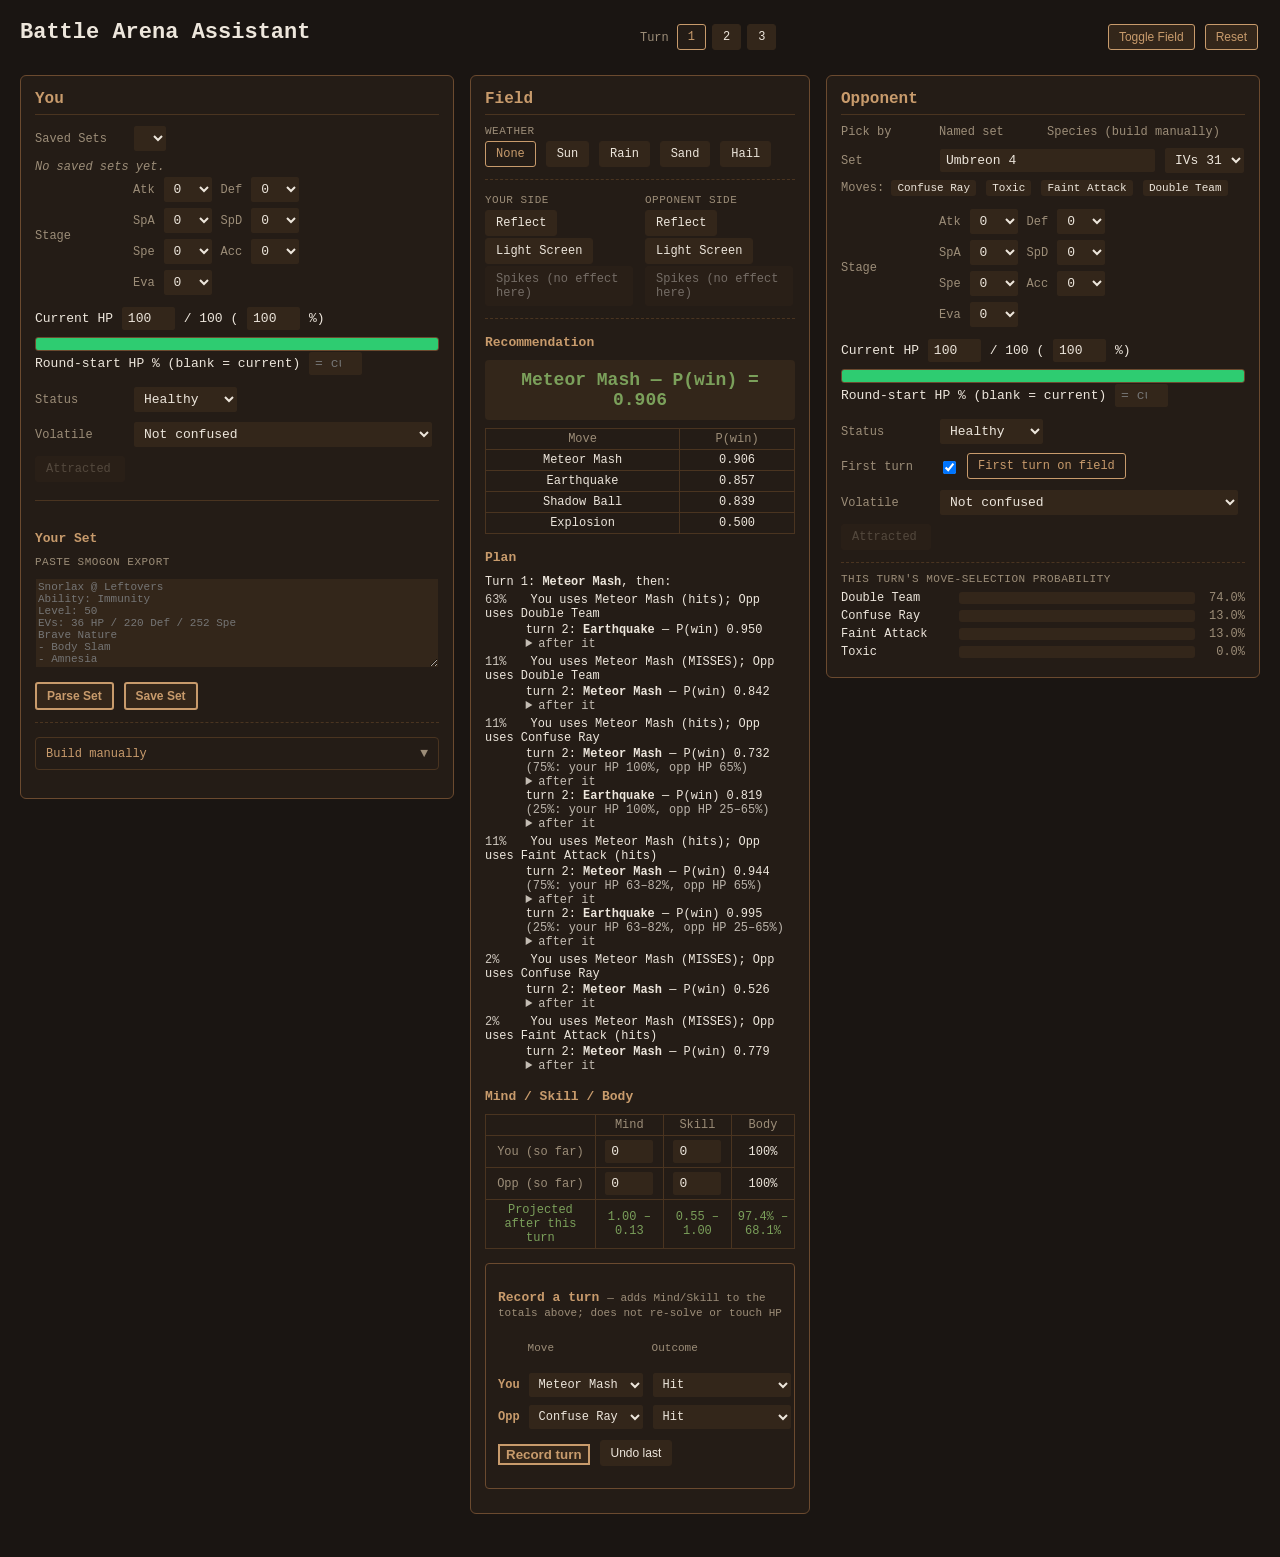
==== commit 04ee03b0: "Site: moves-so-far input for turn 2/3 re-solves, and the full-plan view Moves so far (turn 2 and 3):" ====
--- a/site/index.html
+++ b/site/index.html
@@ -24,6 +24,18 @@
   </div>
 </header>
 
+<!-- Moves so far (turns 2 and 3): what each side used on the earlier turns.
+     The engine needs them: the opponent's AI only knows the moves it has seen
+     you use (Phase D F2c), and Disable / Encore / Mimic and several AI checks
+     read each side's LAST move. "(none / couldn't move)" is what the game
+     records for a turn the mon was prevented from acting. -->
+<div class="moves-so-far" id="movesSoFar" hidden>
+  <span class="field-group-label" title="What each side used on the earlier turns of this matchup. The opponent's AI only knows the moves it has seen you use. (Mirror Move's 'last move that hit you' is not entered here and is taken as none.)">Moves so far</span>
+  <label>Your turn 1 <select id="youMoveT1" class="calc-trigger"></select></label>
+  <label id="youMoveT2Wrap">Your turn 2 <select id="youMoveT2" class="calc-trigger"></select></label>
+  <label>Opponent's last turn <select id="oppMoveLast" class="calc-trigger"></select></label>
+</div>
+
 <main class="layout">
 
   <!-- ───────────────────────── YOUR MON PANEL ───────────────────────── -->
@@ -245,6 +257,12 @@
         <thead><tr><th>Move</th><th>P(win)</th></tr></thead>
         <tbody></tbody>
       </table>
+
+      <!-- The plan: the recommended line for the rest of the matchup, read
+           from the same solve (ui-logic.js buildPlan). Each outcome of this
+           turn, with the best next move -- by HP range when it depends on it. -->
+      <h3 title="What can happen after the recommended move, and the best move next in each case (from the same solve). Percentages are the chance of that outcome; P is the chance of winning from there.">Plan</h3>
+      <div id="planDisplay" class="plan"></div>
 
       <h3>Mind / Skill / Body</h3>
       <table class="msb-table">
--- a/site/styles.css
+++ b/site/styles.css
@@ -207,6 +207,11 @@
 .btn-toggle-field { background: var(--surface-2); border: 1px solid var(--accent); color: var(--accent); }
 
 .turn-indicator { display: flex; align-items: center; gap: 4px; }
+/* Moves so far (turns 2-3): one compact row under the header. */
+.moves-so-far { display: flex; flex-wrap: wrap; align-items: center; gap: 6px 14px; padding: 6px 16px; }
+.moves-so-far[hidden] { display: none; }
+.moves-so-far label { display: inline-flex; align-items: center; gap: 6px; }
+.moves-so-far label[hidden] { display: none; }
 /* Keep the top-bar action buttons (Toggle Field + Reset) adjacent at the right,
    instead of space-between spreading them apart across the header. */
 .header-actions { display: flex; align-items: center; gap: 8px; }
@@ -518,3 +523,15 @@
 .sk-outcome option:disabled { color: var(--text-muted); font-style: italic; }
 .sk-actions { display: flex; align-items: center; gap: 10px; }
 .sk-log { font-size: 11px; color: var(--text-muted); }
+
+/* The plan: nested outcome -> next-move lists. */
+.plan { font-size: 0.92em; }
+.plan-head { margin: 4px 0; }
+.plan-outcomes { list-style: none; padding-left: 0; margin: 4px 0; }
+.plan-outcomes .plan-outcomes { padding-left: 14px; }
+.plan-outcomes > li { margin: 4px 0; }
+.plan-p { display: inline-block; min-width: 3.2em; font-variant-numeric: tabular-nums; opacity: 0.85; }
+.plan-next { list-style: none; padding-left: 3.4em; margin: 2px 0; }
+.plan-when { opacity: 0.75; }
+.plan details > summary { cursor: pointer; opacity: 0.8; }
+.plan-none { opacity: 0.8; }
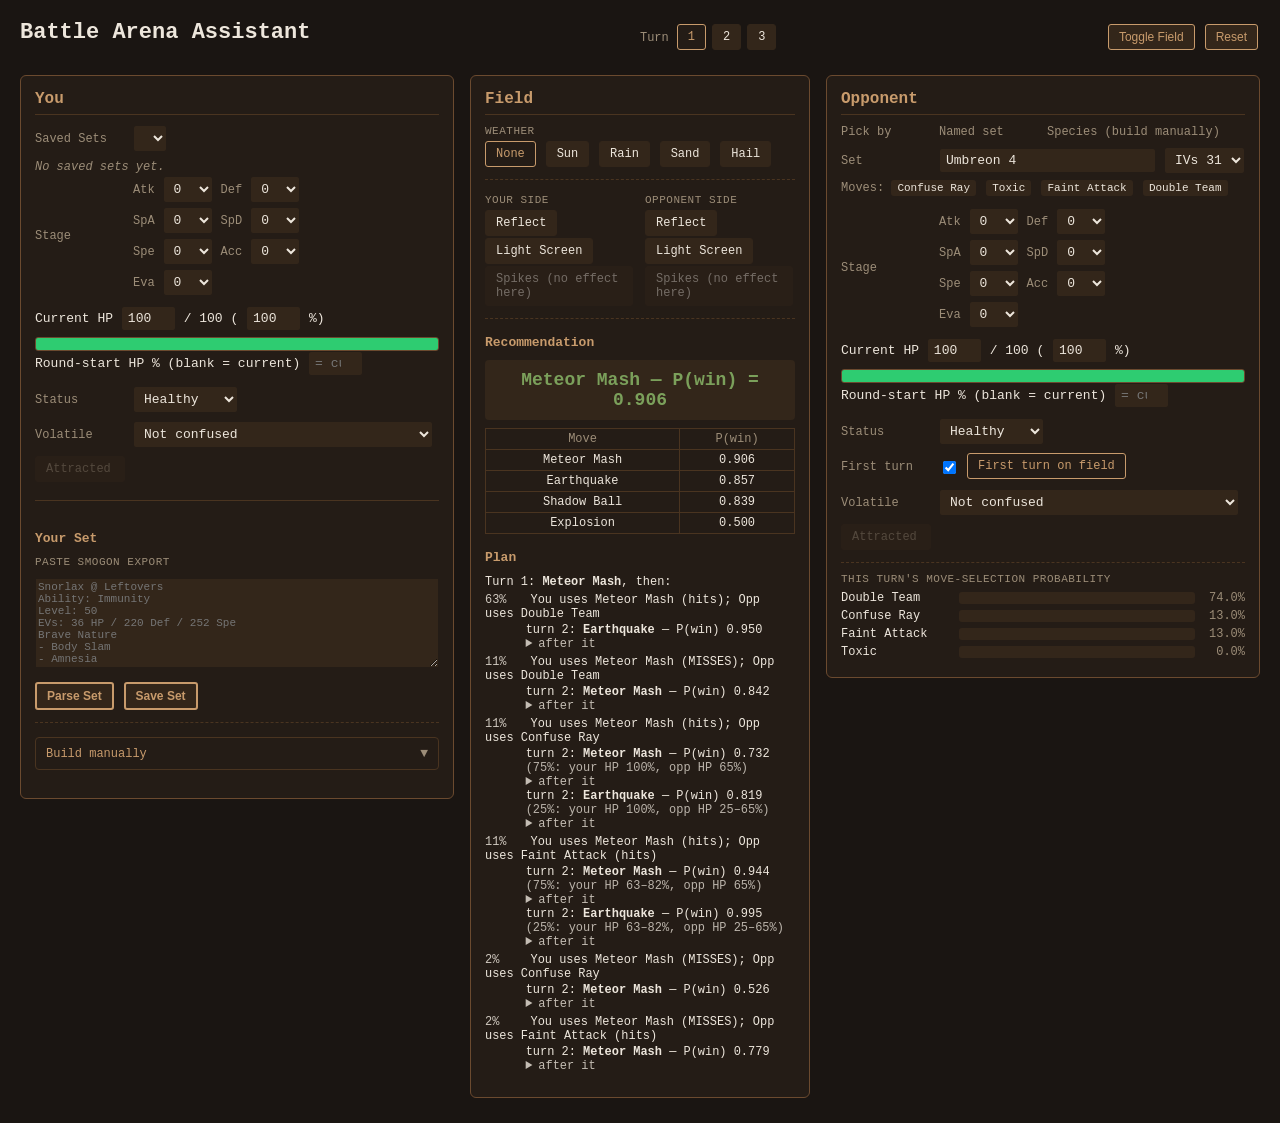
==== commit 8992ed82: "Site: earlier turns score Mind/Skill; drop the Mind/Skill/Body table and Record-a-turn The turn 2/3 " ====
--- a/site/index.html
+++ b/site/index.html
@@ -24,16 +24,18 @@
   </div>
 </header>
 
-<!-- Moves so far (turns 2 and 3): what each side used on the earlier turns.
-     The engine needs them: the opponent's AI only knows the moves it has seen
-     you use (Phase D F2c), and Disable / Encore / Mimic and several AI checks
-     read each side's LAST move. "(none / couldn't move)" is what the game
-     records for a turn the mon was prevented from acting. -->
+<!-- Earlier turns (turns 2 and 3): what each side did on each earlier turn,
+     and how it went. Two things are read from it. (1) The Mind/Skill banked
+     so far, scored per turn by the engine's own scorer (ui-logic.js
+     scoreTurn) and fed to the solve -- the judge after turn 3 reads them.
+     (2) Each side's last move and the AI's history of your moves (Phase D
+     F2c): a turn the mon was prevented from acting (Immobilized / Confused /
+     Attracted / Flinched) records no move, as the game does. The rows are
+     built by app.js (buildEarlierTurnRows). -->
 <div class="moves-so-far" id="movesSoFar" hidden>
-  <span class="field-group-label" title="What each side used on the earlier turns of this matchup. The opponent's AI only knows the moves it has seen you use. (Mirror Move's 'last move that hit you' is not entered here and is taken as none.)">Moves so far</span>
-  <label>Your turn 1 <select id="youMoveT1" class="calc-trigger"></select></label>
-  <label id="youMoveT2Wrap">Your turn 2 <select id="youMoveT2" class="calc-trigger"></select></label>
-  <label>Opponent's last turn <select id="oppMoveLast" class="calc-trigger"></select></label>
+  <span class="field-group-label" title="What each side used on the earlier turns of this matchup, and what happened. The Mind and Skill banked so far are worked out from this, and the opponent's AI only knows the moves it has seen you use. Immobilized covers paralysis, freeze and sleep: pick the move that was selected. (Mirror Move's 'last move that hit you' is not entered here and is taken as none.)">Earlier turns</span>
+  <div class="msf-rows" id="msfRows"></div>
+  <div class="msf-totals" id="msfTotals"></div>
 </div>
 
 <main class="layout">
@@ -264,67 +266,6 @@
       <h3 title="What can happen after the recommended move, and the best move next in each case (from the same solve). Percentages are the chance of that outcome; P is the chance of winning from there.">Plan</h3>
       <div id="planDisplay" class="plan"></div>
 
-      <h3>Mind / Skill / Body</h3>
-      <table class="msb-table">
-        <thead><tr><th></th><th>Mind</th><th>Skill</th><th>Body</th></tr></thead>
-        <tbody>
-          <tr>
-            <th>You (so far)</th>
-            <td><input type="number" id="mindYou" class="calc-trigger msb-input" value="0" /></td>
-            <td><input type="number" id="skillYou" class="calc-trigger msb-input" value="0" /></td>
-            <td id="bodyYouDisplay">100%</td>
-          </tr>
-          <tr>
-            <th>Opp (so far)</th>
-            <td><input type="number" id="mindOpp" class="calc-trigger msb-input" value="0" /></td>
-            <td><input type="number" id="skillOpp" class="calc-trigger msb-input" value="0" /></td>
-            <td id="bodyOppDisplay">100%</td>
-          </tr>
-          <tr class="projected-row">
-            <th>Projected after this turn</th>
-            <td id="mindProjected">—</td>
-            <td id="skillProjected">—</td>
-            <td id="bodyProjected">—</td>
-          </tr>
-        </tbody>
-      </table>
-
-      <!-- Scorekeeper (DRIVE model): report one observed turn; the widget drives
-           the real engine for that turn and ADDS the banked Mind/Skill deltas to
-           the editable "so far" boxes above. It never re-solves, never touches
-           HP, and never overwrites — the boxes stay hand-editable at all times. -->
-      <div id="scorekeeper" class="sk-panel">
-        <h3>Record a turn <span class="sk-hint">— adds Mind/Skill to the totals above; does not re-solve or touch HP</span></h3>
-        <div class="sk-grid">
-          <span class="sk-col-head"></span>
-          <span class="sk-col-head">Move</span>
-          <span class="sk-col-head">Outcome</span>
-          <span id="skPhaseHead" class="sk-col-head" hidden>Phase</span>
-          <span id="skHealHead" class="sk-col-head" hidden>Did it heal?</span>
-
-          <span class="sk-side">You</span>
-          <select id="skYouMove" class="sk-move"></select>
-          <select id="skYouOutcome" class="sk-outcome"></select>
-          <select id="skYouPhase" class="sk-phase" hidden></select>
-          <select id="skYouHeal" class="sk-heal" hidden>
-            <option value="yes">Healed</option>
-            <option value="no">Failed</option>
-          </select>
-
-          <span class="sk-side">Opp</span>
-          <select id="skOppMove" class="sk-move"></select>
-          <select id="skOppOutcome" class="sk-outcome"></select>
-          <select id="skOppPhase" class="sk-phase" hidden></select>
-          <span class="sk-heal-cell" aria-hidden="true"></span>
-        </div>
-        <div class="sk-actions">
-          <button id="skRecord" type="button" class="btn-primary">Record turn</button>
-          <button id="skUndo" type="button" class="btn" disabled>Undo last</button>
-          <span id="skLog" class="sk-log"></span>
-        </div>
-        <div id="skError" class="error-display"></div>
-      </div>
-
       <div id="errorDisplay" class="error-display"></div>
     </div>
   </section>
--- a/site/styles.css
+++ b/site/styles.css
@@ -7,7 +7,7 @@
      --accent (wood-gold)   = titles, borders, active/focus/checked/toggle
                                chrome — same job cyan used to do everywhere.
      --green  (arena sage)  = ONLY the "recommendation" semantic (best-move
-                               box, the projected-after-this-turn row) — kept
+                               box, the banked-so-far line) — kept
                                separate from --accent so "this is the AI's
                                pick" reads as its own signal, not just more
                                chrome. Deliberately muted/desaturated (not
@@ -207,31 +207,37 @@
 .btn-toggle-field { background: var(--surface-2); border: 1px solid var(--accent); color: var(--accent); }
 
 .turn-indicator { display: flex; align-items: center; gap: 4px; }
-/* Moves so far (turns 2-3): one compact row under the header. */
-.moves-so-far { display: flex; flex-wrap: wrap; align-items: center; gap: 6px 14px; padding: 6px 16px; }
+/* Earlier turns (turns 2-3): one row per earlier turn under the header, then
+   the Mind/Skill banked so far (or what is missing). */
+.moves-so-far { padding: 6px 16px; }
 .moves-so-far[hidden] { display: none; }
-.moves-so-far label { display: inline-flex; align-items: center; gap: 6px; }
-.moves-so-far label[hidden] { display: none; }
+.msf-rows { display: flex; flex-direction: column; gap: 6px; }
+.msf-row { display: flex; flex-wrap: wrap; align-items: center; gap: 6px 18px; }
+.msf-row[hidden], .msf-row select[hidden] { display: none; }
+.msf-turn { font-size: 12px; color: var(--accent); font-weight: bold; min-width: 48px; }
+.msf-side { display: inline-flex; flex-wrap: wrap; align-items: center; gap: 6px; }
+.msf-who { font-size: 12px; color: var(--text-muted); }
+.msf-totals { margin-top: 6px; font-size: 12px; color: var(--green); }
+.msf-totals.msf-problem { color: var(--error); }
 /* Keep the top-bar action buttons (Toggle Field + Reset) adjacent at the right,
    instead of space-between spreading them apart across the header. */
 .header-actions { display: flex; align-items: center; gap: 8px; }
 .turn-label { color: var(--text-muted); font-size: 12px; margin-right: 4px; }
 
-.ev-table, .msb-table, .options-table {
+.ev-table, .options-table {
   width: 100%;
   border-collapse: collapse;
   margin: 8px 0;
   font-size: 12px;
 }
 .ev-table th, .ev-table td,
-.msb-table th, .msb-table td,
 .options-table th, .options-table td {
   padding: 3px 4px;
   text-align: center;
   border: 1px solid var(--divider);
 }
-.ev-table th, .msb-table th, .options-table th { color: var(--text-muted); font-weight: normal; }
-.ev-table input, .msb-table input { width: 50px; }
+.ev-table th, .options-table th { color: var(--text-muted); font-weight: normal; }
+.ev-table input { width: 50px; }
 
 .moves-grid {
   display: grid;
@@ -378,7 +384,6 @@
   border-radius: 4px;
   text-align: center;
 }
-.projected-row th, .projected-row td { color: var(--green); }
 
 .opp-set-moves {
   font-size: 12px;
@@ -444,85 +449,6 @@
 .hidden { display: none; }
 .radio-inline { font-size: 12px; color: var(--text-muted); margin-right: 10px; }
 .radio-inline input { margin-right: 4px; }
-
-/* ── Scorekeeper (Record a turn) ─────────────────────────────────────────── */
-.sk-panel {
-  margin-top: 14px;
-  padding: 10px 12px;
-  background: var(--panel-bg);
-  border: 1px solid var(--timber-border);
-  border-radius: 4px;
-}
-.sk-hint { font-size: 11px; color: var(--text-muted); font-weight: normal; }
-.sk-grid {
-  display: grid;
-  /* label | Move | Outcome | Phase. Columns size to CONTENT (not fr) and the
-     grid is left-aligned (justify-content:start) so the whole thing fits WITHIN
-     the fixed 340px center column with margin on the right, instead of
-     overflowing past the panel border. Move fits the widest move name; Outcome
-     is capped just above its widest *selectable* label ("Immobilized") so the
-     long greyed "… — score by hand" options (popup-only) don't blow the box out
-     — every selectable outcome is now terse ("Hit"/"Blocked"/"Confused"/…), so
-     the cap that used to need 210px for "Blocked (Protect/Detect)" is far
-     smaller. Phase collapses to its header until a two-turn move. */
-  grid-template-columns: auto minmax(116px, max-content) minmax(140px, 148px) auto auto;
-  gap: 6px 8px;
-  align-items: center;
-  justify-content: start;
-  margin-bottom: 10px;
-}
-.sk-col-head { font-size: 11px; color: var(--text-muted); }
-.sk-side { font-size: 12px; color: var(--accent); font-weight: bold; }
-.sk-move, .sk-outcome, .sk-phase, .sk-heal {
-  background: var(--surface-2);
-  color: var(--text);
-  border: 1px solid var(--panel-bg);
-  border-radius: 3px;
-  padding: 4px 6px;
-  font-size: 12px;
-  width: 100%;
-}
-/* Keep the hidden phase select AS A GRID ITEM (override the UA [hidden] ->
-   display:none) so it never drops out of the grid's auto-flow and shift the
-   Opp row into the You row's cells. Collapse it to a zero-width, invisible box
-   instead: the row stays 4 cells wide and aligned; the Phase column shrinks to
-   just its header until a two-turn move selection reveals the control. */
-.sk-phase[hidden] {
-  display: inline-block;
-  visibility: hidden;
-  width: 0;
-  min-width: 0;
-  padding: 0;
-  border: 0;
-}
-/* The You-side "Did it heal?" control (5th column, You side only) collapses the
-   same way the phase control does — zero-width invisible grid item when hidden,
-   so the Opp row's empty filler cell stays aligned and the column shrinks to
-   just its header until a drivable heal is selected. */
-.sk-heal[hidden] {
-  display: inline-block;
-  visibility: hidden;
-  width: 0;
-  min-width: 0;
-  padding: 0;
-  border: 0;
-}
-/* The Phase HEADER collapses in lockstep with the control (app.js toggles the
-   same [hidden] attribute on both). Keep it a grid item — override the UA
-   [hidden] -> display:none — so removing it never pulls the You/Opp rows up out
-   of their cells; just make it zero-width and invisible, exactly like the
-   select above, so the header row reads "Move / Outcome" until a two-turn move
-   reveals both the Phase header and its dropdown together. */
-.sk-col-head[hidden] {
-  display: inline-block;
-  visibility: hidden;
-  width: 0;
-  min-width: 0;
-  padding: 0;
-}
-.sk-outcome option:disabled { color: var(--text-muted); font-style: italic; }
-.sk-actions { display: flex; align-items: center; gap: 10px; }
-.sk-log { font-size: 11px; color: var(--text-muted); }
 
 /* The plan: nested outcome -> next-move lists. */
 .plan { font-size: 0.92em; }
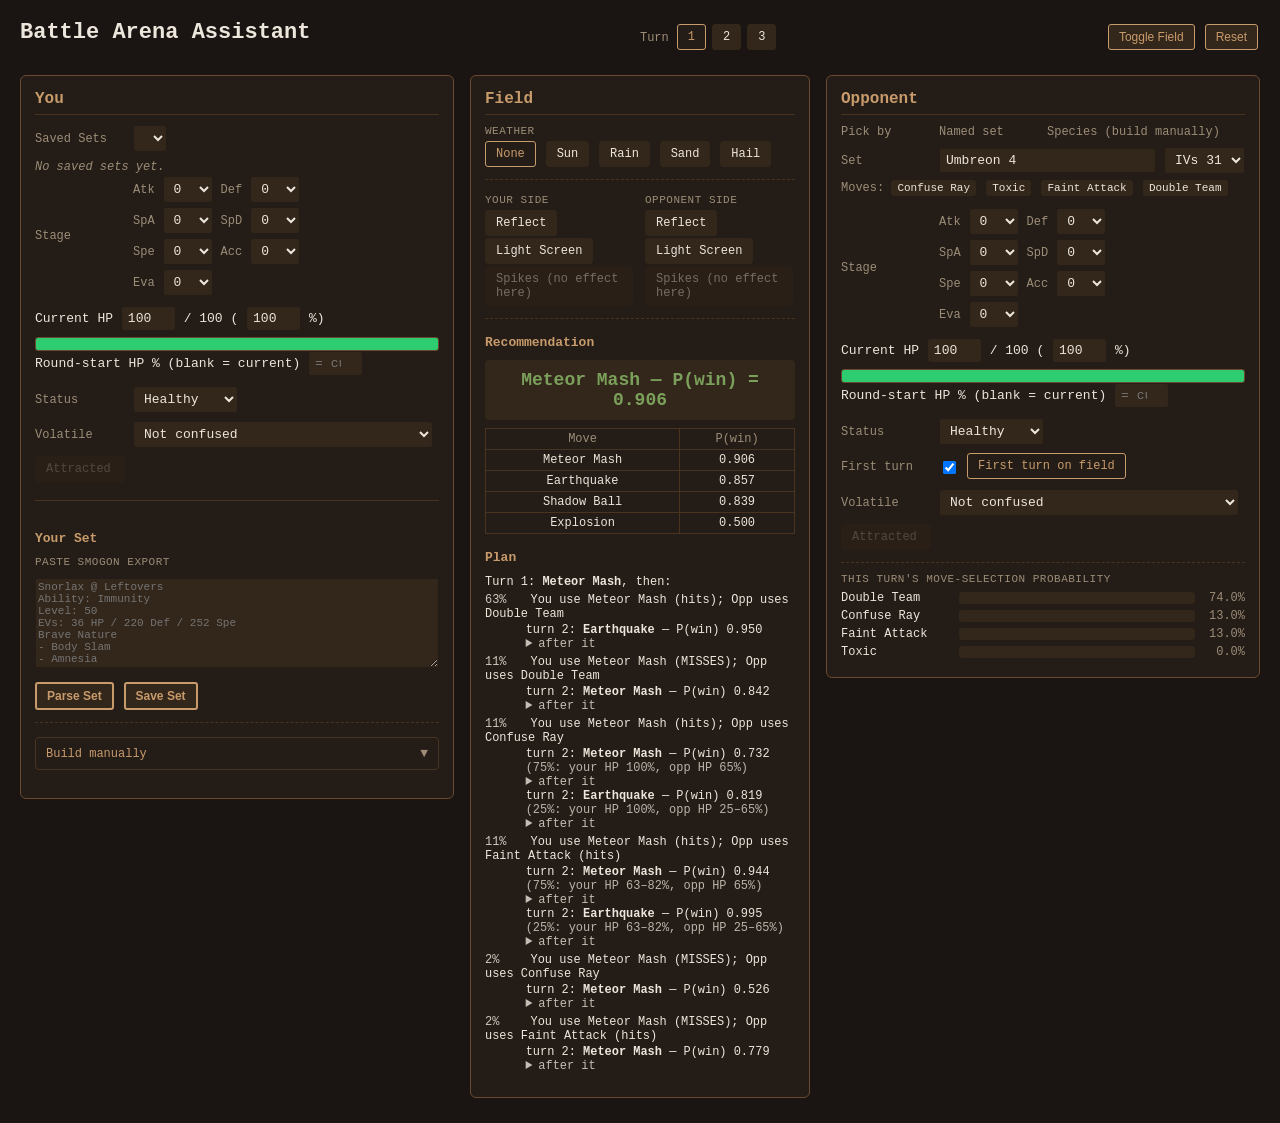
==== commit fc616f21: "Site: sleep set on the page actually sleeps; plan labels read naturally A Sleep status chosen on the" ====
--- a/site/index.html
+++ b/site/index.html
@@ -99,6 +99,19 @@
         <option value="sleep">Sleep</option>
       </select>
     </div>
+    <div class="field-row sleep-row" id="youSleepRow" hidden>
+      <label title="The game hides how long a sleep lasts. Rest always sleeps 2 turns; a sleep move rolls 1-4 turns. Turns slept = turns it could not move because of this sleep so far. The recommendation averages over the lengths still possible.">Asleep</label>
+      <select id="youSleepFrom" class="calc-trigger">
+        <option value="move">from a move</option>
+        <option value="rest">from Rest</option>
+      </select>
+      <select id="youSleptTurns" class="calc-trigger">
+        <option value="0">0 turns slept so far</option>
+        <option value="1">1 turn slept so far</option>
+        <option value="2">2 turns slept so far</option>
+        <option value="3">3 turns slept so far</option>
+      </select>
+    </div>
 
     <!-- Confusion/Attraction are volatile STATUS2 conditions, independent of
          and stackable with the primary status above (a mon can be
@@ -376,6 +389,19 @@
         <option value="sleep">Sleep</option>
       </select>
     </div>
+    <div class="field-row sleep-row" id="oppSleepRow" hidden>
+      <label title="The game hides how long a sleep lasts. Rest always sleeps 2 turns; a sleep move rolls 1-4 turns. Turns slept = turns it could not move because of this sleep so far. The recommendation averages over the lengths still possible.">Asleep</label>
+      <select id="oppSleepFrom" class="calc-trigger">
+        <option value="move">from a move</option>
+        <option value="rest">from Rest</option>
+      </select>
+      <select id="oppSleptTurns" class="calc-trigger">
+        <option value="0">0 turns slept so far</option>
+        <option value="1">1 turn slept so far</option>
+        <option value="2">2 turns slept so far</option>
+        <option value="3">3 turns slept so far</option>
+      </select>
+    </div>
 
     <!-- Batch 4: the per-mon first-turn state input (state.oppMonFirstTurn).
          Default CHECKED — a fresh 1v1's opponent was just sent out. Drives
--- a/site/styles.css
+++ b/site/styles.css
@@ -84,6 +84,8 @@
   padding: 14px;
 }
 
+.sleep-row[hidden] { display: none; }
+.sleep-row select { margin-right: 6px; }
 .field-row {
   display: flex;
   align-items: center;
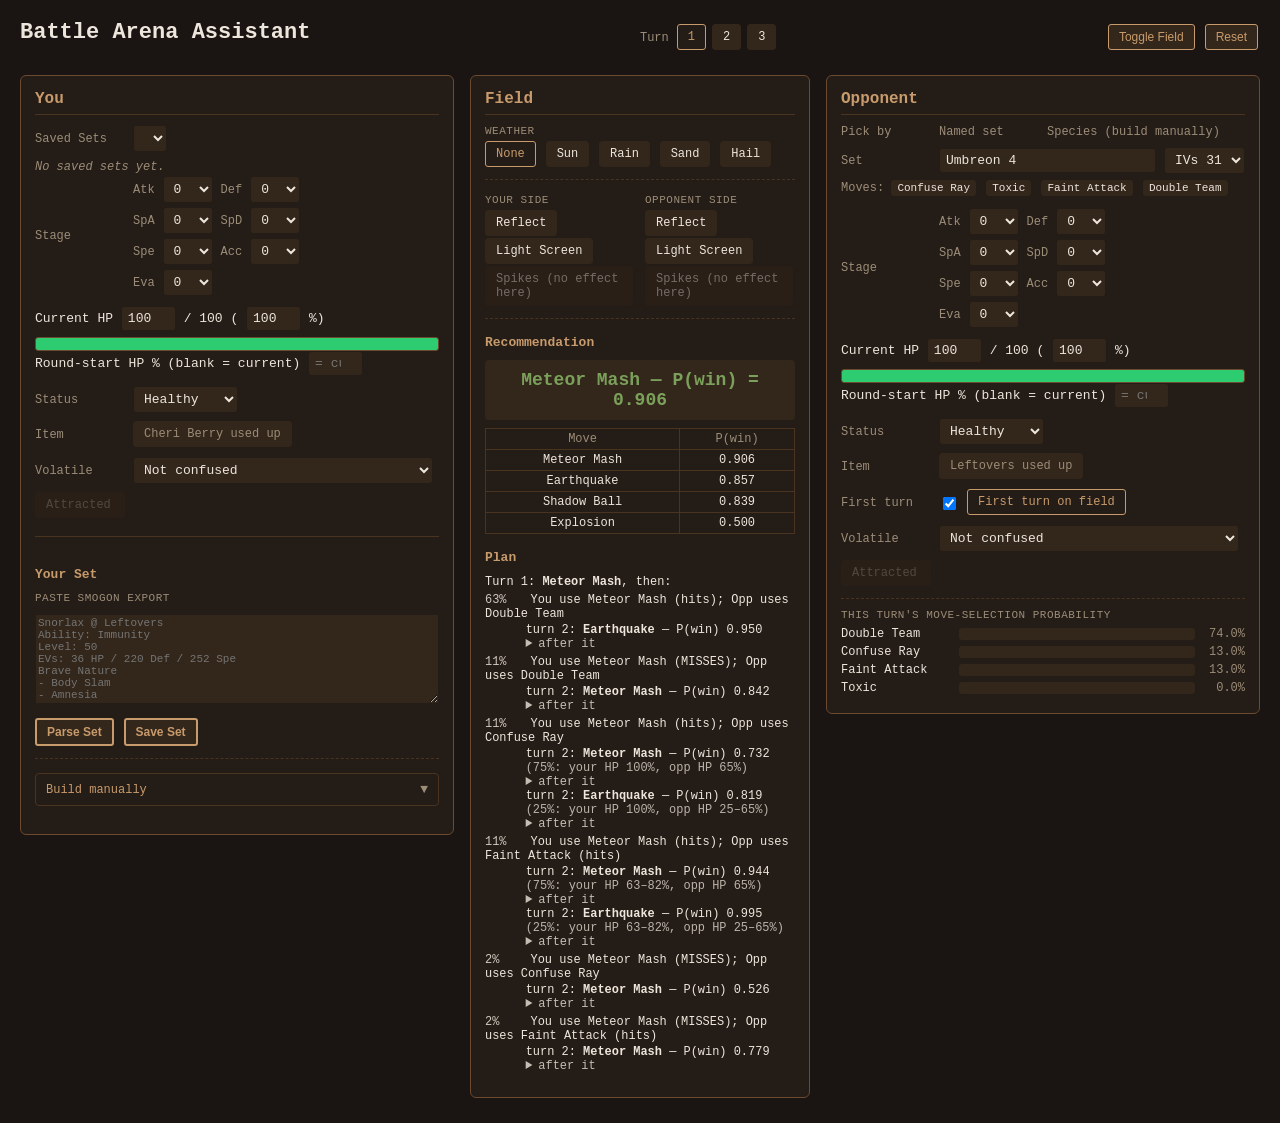
==== commit 850979be: "Site: "Item used up" toggle per side; a status the held berry cures implies it is gone A Lum or Ches" ====
--- a/site/index.html
+++ b/site/index.html
@@ -112,6 +112,15 @@
         <option value="3">3 turns slept so far</option>
       </select>
     </div>
+    <!-- Item used up: the held item has been eaten / used (a berry, White
+         Herb). The solve then runs this mon with no item; the set itself is
+         unchanged. Ticked and locked automatically when the status or
+         confusion set here is one the held berry would have cured (app.js
+         updateItemGone). -->
+    <div class="field-row">
+      <label>Item</label>
+      <input type="checkbox" id="youItemGone" class="calc-trigger" /><label for="youItemGone" class="btn btn-field" id="youItemGoneLabel">Used up</label>
+    </div>
 
     <!-- Confusion/Attraction are volatile STATUS2 conditions, independent of
          and stackable with the primary status above (a mon can be
@@ -402,6 +411,15 @@
         <option value="3">3 turns slept so far</option>
       </select>
     </div>
+    <!-- Item used up: the held item has been eaten / used (a berry, White
+         Herb). The solve then runs this mon with no item; the set itself is
+         unchanged. Ticked and locked automatically when the status or
+         confusion set here is one the held berry would have cured (app.js
+         updateItemGone). -->
+    <div class="field-row">
+      <label>Item</label>
+      <input type="checkbox" id="oppItemGone" class="calc-trigger" /><label for="oppItemGone" class="btn btn-field" id="oppItemGoneLabel">Used up</label>
+    </div>
 
     <!-- Batch 4: the per-mon first-turn state input (state.oppMonFirstTurn).
          Default CHECKED — a fresh 1v1's opponent was just sent out. Drives
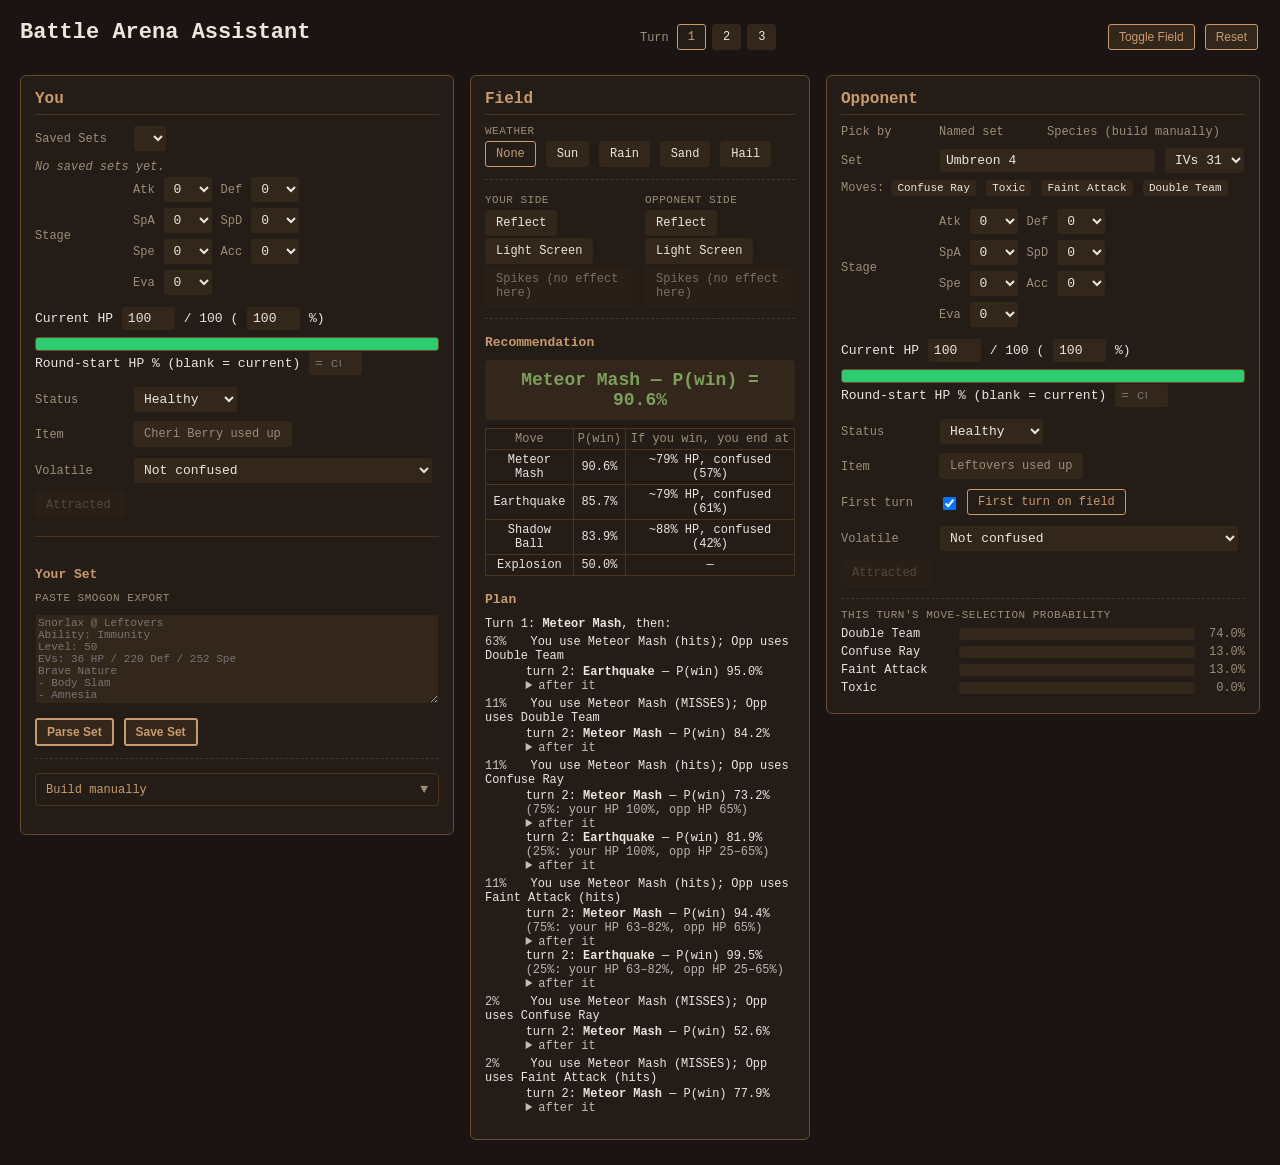
==== commit d7dd8284: "Site: how each move leaves you if you win; 1-point ties; percentages The winner stays in for the nex" ====
--- a/site/index.html
+++ b/site/index.html
@@ -277,8 +277,9 @@
     <div class="results-block">
       <h3>Recommendation</h3>
       <div id="bestMoveDisplay" class="best-move">—</div>
+      <div id="tieNote" class="tie-note"></div>
       <table class="options-table" id="optionsTable">
-        <thead><tr><th>Move</th><th>P(win)</th></tr></thead>
+        <thead><tr><th>Move</th><th>P(win)</th><th title="Expected HP if this move wins the matchup (the winner stays in for the next one), plus any status or berry used">If you win, you end at</th></tr></thead>
         <tbody></tbody>
       </table>
 
--- a/site/styles.css
+++ b/site/styles.css
@@ -463,3 +463,11 @@
 .plan-when { opacity: 0.75; }
 .plan details > summary { cursor: pointer; opacity: 0.8; }
 .plan-none { opacity: 0.8; }
+
+/* tied moves (within 1 point of the best) and the healthier one among them */
+.tie-note { margin: 2px 0 6px; font-size: 0.92em; opacity: 0.9; }
+.tie-note:empty { display: none; }
+.options-table tr.tied td { background: rgba(120, 160, 255, 0.08); }
+.tie-mark { opacity: 0.7; }
+.healthier { color: #d4a017; }
+.plan-end { opacity: 0.85; }
